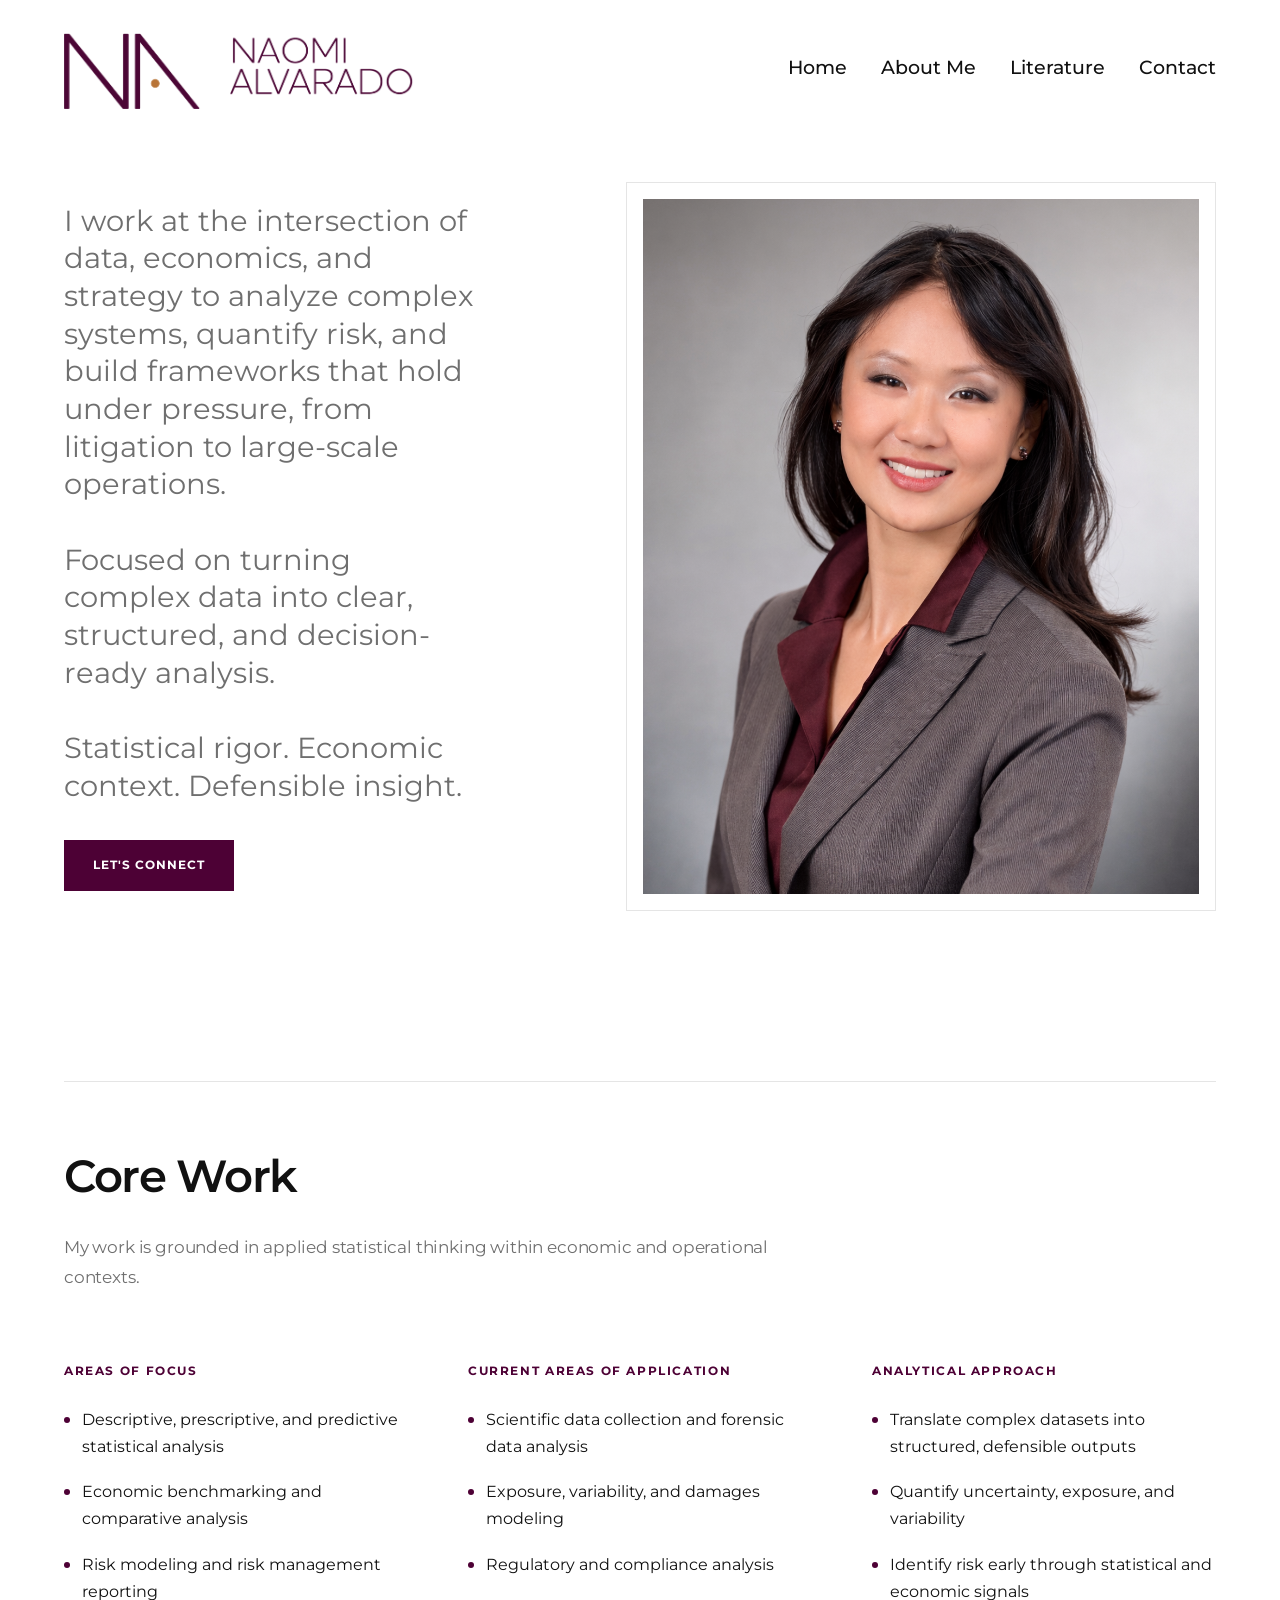
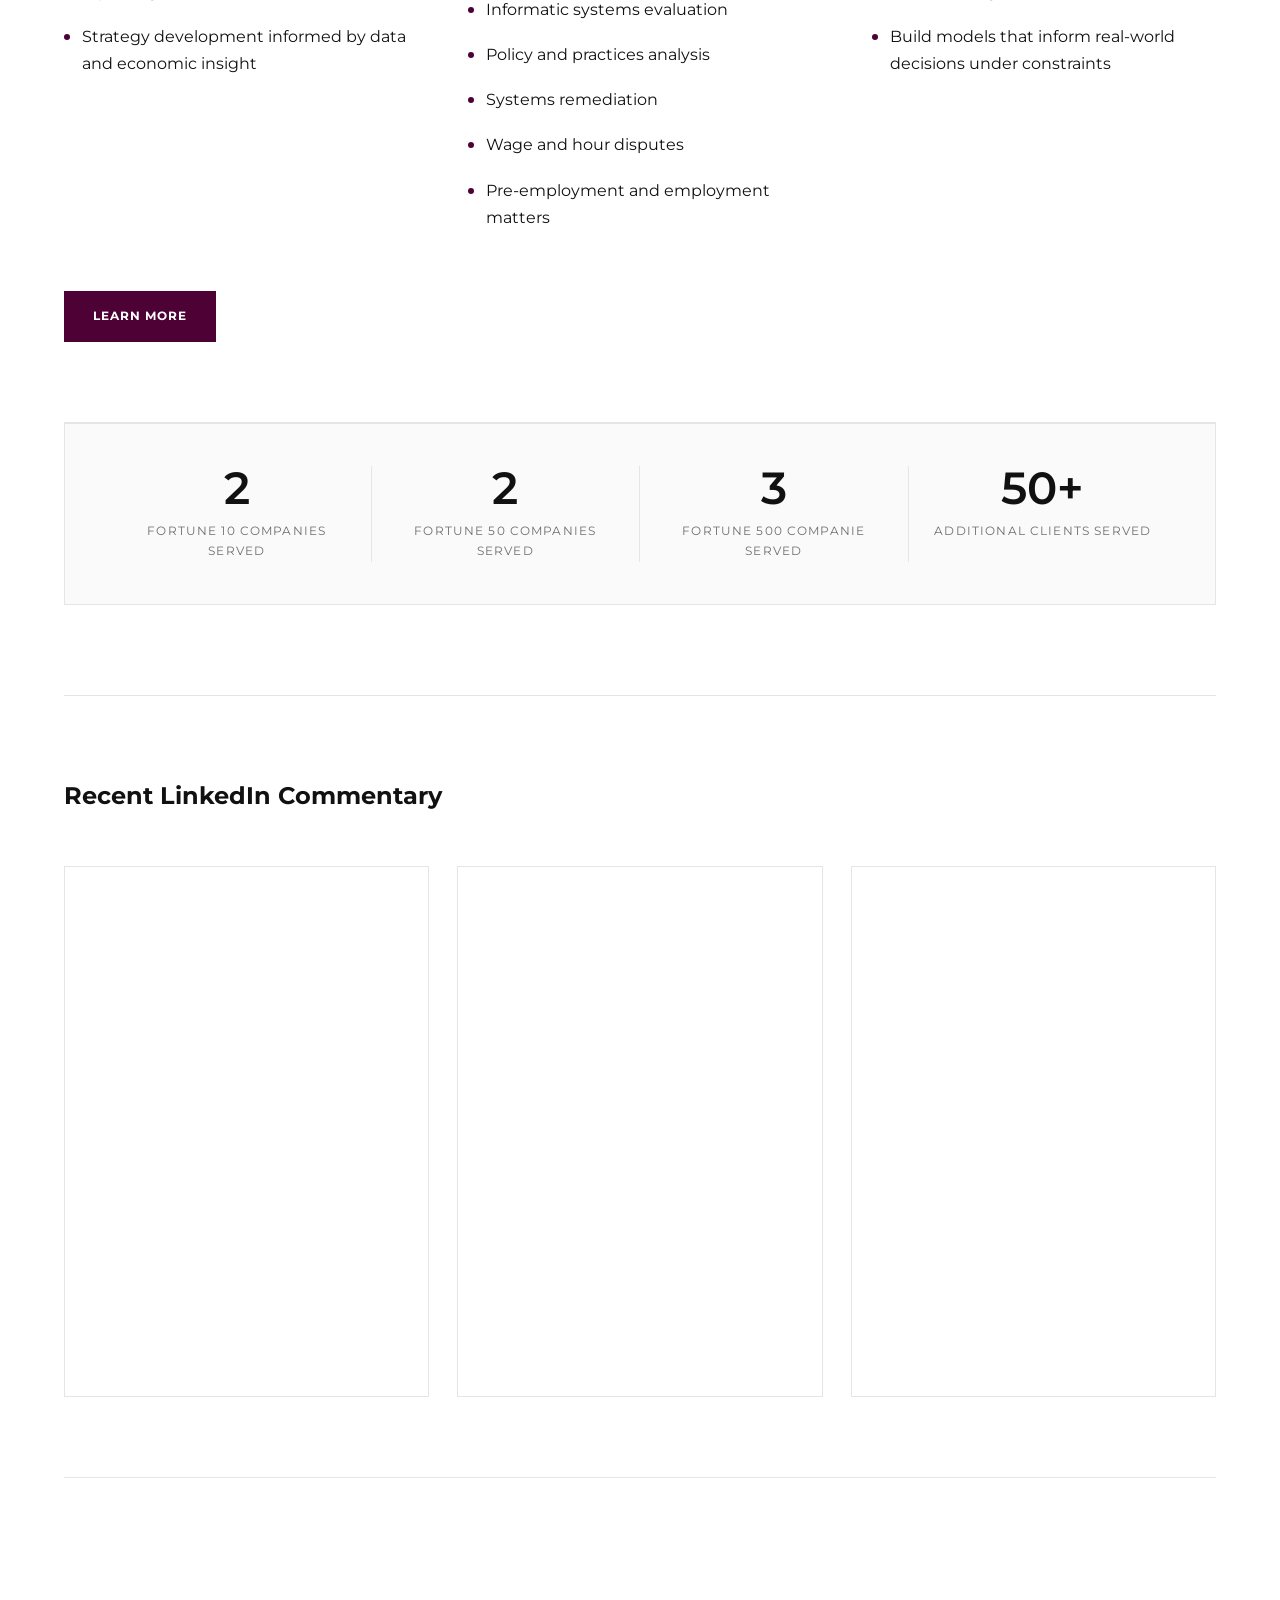
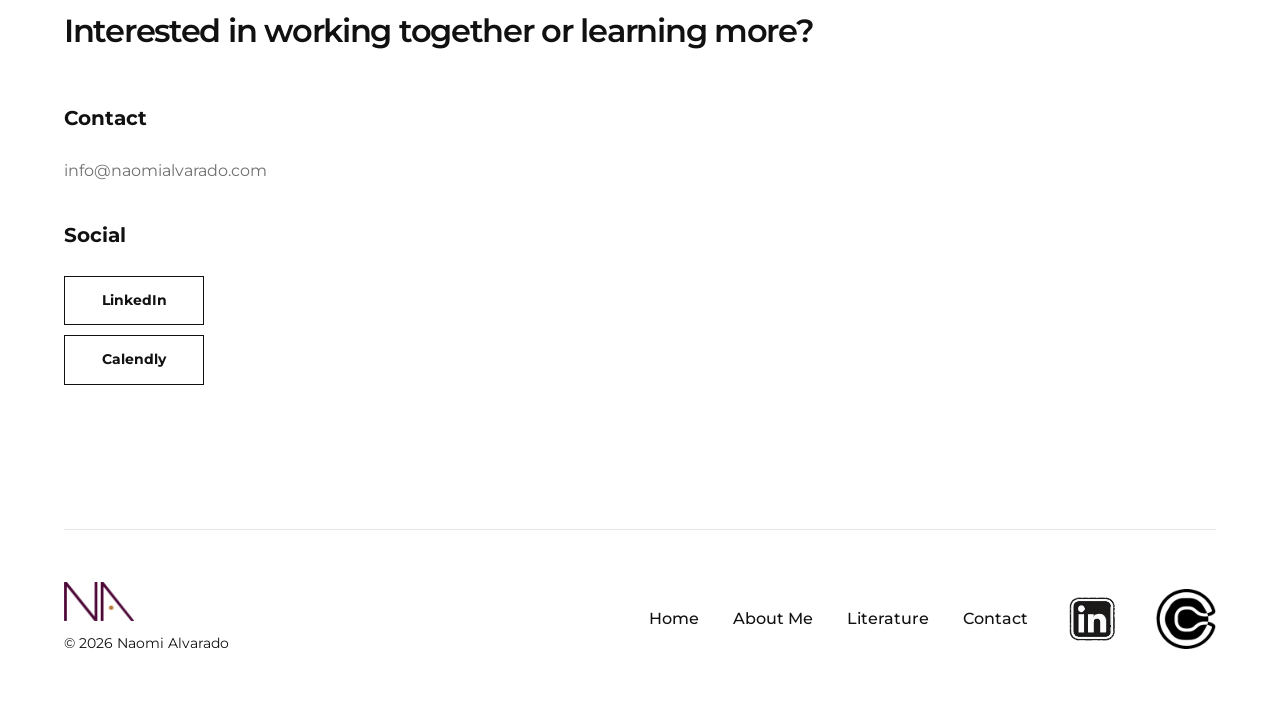
==== index.html @ df55e3ea "pdf note updates" ====
<!DOCTYPE html>
<html lang="en">
<head>
  <meta charset="UTF-8" />
  <meta name="viewport" content="width=device-width, initial-scale=1.0"/>
  <title>Naomi Alvarado | About Me</title>

  <!-- Fonts -->
  <link rel="preconnect" href="https://fonts.googleapis.com">
  <link rel="preconnect" href="https://fonts.gstatic.com" crossorigin>
  <link href="https://fonts.googleapis.com/css2?family=Montserrat:wght@300;400;500;600;700&display=swap" rel="stylesheet">
  <!-- CSS -->
  <link rel="stylesheet" href="style.css" />
</head>

<body>
  <!-- ================================
      NAVIGATION
  ================================ -->
  <header class="site-header">
    <nav class="nav">
      <!-- LOGO -->
      <a href="index.html" class="logo"><img src="images/Naomi-logo-horizontal.png" alt="logo" width="200"></a>

      <!-- NAV LINKS -->
      <div class="nav-links">

        <a href="index.html">Home</a>

        <!-- ABOUT DROPDOWN -->
        <div class="nav-dropdown">
          <a href="about.html">About Me</a>

          <!-- DROPDOWN MENU -->
          <div class="dropdown-menu">
            <a href="about.html#about">About</a>
            <a href="about.html#background">Background</a>
            <a href="about.html#industry-experience">Industry Experience</a>
            <a href="about.html#recent-engagements">Recent Engagements</a>
            <a href="about.html#resume">Resume</a>
          </div>
        </div>

        <!-- LITERATURE -->
        <a href="literature.html">Literature</a>

        <!-- CONTACT -->
        <a href="contact.html">Contact</a>
      </div>
    </nav>
  </header>
<br><br>
  <!-- ================================
      MAIN
  ================================ -->
  <main>

    <!-- ================================
        INTRO (VALUE + IMAGE)
    ================================= -->
    <section class="home-intro page-shell reveal">

      <div class="value-statement">
        <p>
          I work at the intersection of data, economics, and strategy to analyze complex systems, quantify risk, and build frameworks that hold under pressure, from litigation to large-scale operations.
          <br><br>
          Focused on turning complex data into clear, structured, and decision-ready analysis.
          <br><br>
          Statistical rigor. Economic context. Defensible insight. 
        </p>

        <a href="contact.html" class="btn">Let's Connect</a>
      </div>

      <div class="hero-image-frame">
        <img 
          src="images/Headshot.png" 
          alt="Professional headshot placeholder"
        >
      </div>

    </section>

    <!-- ================================
     CORE WORK
================================ -->
<section class="core-work-section page-shell reveal">

  <!-- TOP RULE -->
  <div class="large-rule"></div>

  <!-- SECTION HEADER -->
  <div class="core-work-header">

    <h2>Core Work</h2>

    <p>
      My work is grounded in applied statistical thinking within economic and operational contexts.
    </p>

  </div>

  <!-- 3 COLUMN GRID -->
  <div class="expertise-grid">

    <!-- COLUMN 1 -->
    <div class="expertise-column">

      <p class="expertise-label">
        Areas of Focus
      </p>

      <ul>
        <li>Descriptive, prescriptive, and predictive statistical analysis</li>
        <li>Economic benchmarking and comparative analysis</li>
        <li>Risk modeling and risk management reporting</li>
        <li>Strategy development informed by data and economic insight</li>
      </ul>

    </div>

    <!-- COLUMN 2 -->
    <div class="expertise-column">

      <p class="expertise-label">
        Current Areas of Application
      </p>

      <ul>
        <li>Scientific data collection and forensic data analysis</li>
        <li>Exposure, variability, and damages modeling</li>
        <li>Regulatory and compliance analysis</li>
        <li>Informatic systems evaluation</li>
        <li>Policy and practices analysis</li>
        <li>Systems remediation</li>
        <li>Wage and hour disputes</li>
        <li>Pre-employment and employment matters</li>
      </ul>

    </div>

    <!-- COLUMN 3 -->
    <div class="expertise-column">

      <p class="expertise-label">
        Analytical Approach
      </p>

      <ul>
        <li>Translate complex datasets into structured, defensible outputs</li>
        <li>Quantify uncertainty, exposure, and variability</li>
        <li>Identify risk early through statistical and economic signals</li>
        <li>Build models that inform real-world decisions under constraints</li>
      </ul>

    </div>

  </div>

  <!-- CTA -->
  <div class="core-work-cta">
    <a href="about.html" class="btn">
      Learn More
    </a>
  </div>

  <!-- BOTTOM RULE -->
  <div class="large-rule bottom-rule"></div>

</section>


    <!-- ================================
        METRICS
    ================================= -->
    <section class="metrics page-shell reveal">

      <div class="metric">
        <strong>2</strong>
        <span>Fortune 10 Companies Served</span>
      </div>

      <div class="metric">
        <strong>2</strong>
        <span>Fortune 50 Companies Served</span>
      </div>

      <div class="metric">
        <strong>3</strong>
        <span>Fortune 500 Companie Served</span>
      </div>

      <div class="metric">
        <strong>50+</strong>
        <span>Additional Clients Served</span>
      </div>

    </section>
    <!-- ================================
        LINKEDIN
    ================================= -->
    <section class="linkedin-section page-shell reveal">

      <div class="linkedin-header">
        <h2>Recent LinkedIn Commentary</h2>
      </div>
    
        <div class="linkedin-grid">
          <div class="linkedin-embed-wrap">
            <iframe src="https://www.linkedin.com/embed/feed/update/urn:li:ugcPost:7457105032942084097?collapsed=1" height="628" width="504" frameborder="0" allowfullscreen="" title="Embedded post"></iframe>
          </div>
        
          <div class="linkedin-embed-wrap">
            <iframe src="https://www.linkedin.com/embed/feed/update/urn:li:ugcPost:7455121400094396417?collapsed=1" height="628" width="504" frameborder="0" allowfullscreen="" title="Embedded post"></iframe>
          </div>
        
          <div class="linkedin-embed-wrap">
            <iframe src="https://www.linkedin.com/embed/feed/update/urn:li:share:7440083022118363136?collapsed=1" height="670" width="504" frameborder="0" allowfullscreen="" title="Embedded post"></iframe>
          </div>
    </section>

     <!-- ================================
        CONTACT STRIP
    ================================= -->
    <section class="contact-strip page-shell">
      <h2>Interested in working together or learning more?</h2>
    
      <div class="contact-info">
        <div>
          <p class="label">Contact</p>
          <p>info@naomialvarado.com</p>
        </div>
    
        <div>
          <p class="label">Social</p>
          <a href="https://www.linkedin.com/in/alvaradonaomij">LinkedIn</a><br>
          <a href="contact.html">Calendly</a>
        </div>
      </div>
    </section><br><br>
  </main>

  <!-- FOOTER -->
  <footer class="footer">
    <div class="footer-brand">
      <a href="index.html"><img src="images/Naomi-NA.png" alt="Naomi Alvarado Logo" width="140"></a>
      <p>© 2026 Naomi Alvarado</p>
    </div>
  
    <div class="footer-spacer"></div>
  
    <div class="footer-right">
      <div class="footer-nav">
        <a href="index.html">Home</a>
        <a href="about.html">About Me</a>
        <a href="literature.html">Literature</a>
        <a href="contact.html">Contact</a>

        <a href="https://www.linkedin.com/in/alvaradonaomij" target="_blank" class="footer-social"><img src="images/linkedinlogo.png" alt="LinkedIn" width="70"></a>
        <a href="contact.html" class="footer-social"><img src="images/CALENDLY.webp" alt="LinkedIn" width="40"></a>
      </div>
    </div>
  </footer>

  <!-- ================================
      JS
  ================================ -->
  <script src="script.js"></script>
  <script src="https://identity.netlify.com/v1/netlify-identity-widget.js"></script>

  <script>
    if (window.netlifyIdentity) {
      window.netlifyIdentity.on("init", user => {
        if (!user && window.location.hash.includes("invite_token")) {
          window.netlifyIdentity.open("signup");
        }
      });

      window.netlifyIdentity.on("login", () => {
        if (window.location.pathname.includes("/admin")) {
          document.location.href = "/admin/";
        }
      });
    }
  </script>
</body>
</html>
---- style.css ----
/* ================================
   NAOMI ALVARADO PERSONAL BRAND SITE
   Black / White Consultant Style
   Accent: Purple
   Font: Montserrat
================================ */

/* ================================
   ROOT VARIABLES
================================ */

:root {
  --black: #111111;
  --white: #ffffff;
  --off-white: #fafafa;
  --gray: #6f6f6f;
  --light-gray: #f4f4f4;
  --border: #e5e5e5;
  --accent: #4D0135;

  --heading-font: "Montserrat", sans-serif;
  --body-font: "Montserrat", sans-serif;

  --page-margin: clamp(24px, 5vw, 72px);
  --max-width: 1180px;
}

/* ================================
   RESET / GLOBAL
================================ */

* {
  box-sizing: border-box;
  margin: 0;
  padding: 0;
}

html {
  scroll-behavior: smooth;
}

body {
  background: var(--white);
  color: var(--black);
  font-family: var(--body-font);
  line-height: 1.7;
}

a {
  color: inherit;
  text-decoration: none;
}

img {
  display: block;
  max-width: 100%;
}

.page-shell {
  width: min(var(--max-width), calc(100% - (var(--page-margin) * 2)));
  margin: 0 auto;
}

/* ================================
   NAVIGATION
================================ */

.site-header {
  padding: 32px var(--page-margin) 0;
  background: var(--white);
}

.nav {
  width: min(var(--max-width), 100%);
  margin: 0 auto;
  display: grid;
  grid-template-columns: auto 1fr;
  align-items: center;
  gap: 32px;
}

.logo {
  display: inline-flex;
  align-items: center;
  font-family: var(--heading-font);
  color: var(--black);
  font-size: 2.4rem;
  font-weight: 700;
  letter-spacing: -0.05em;
}

.logo img {
  width: 350px;
  max-width: 100%;
  height: auto;
}

.nav-links {
  display: flex;
  justify-content: flex-end;
  align-items: center;
  gap: 34px;
  font-size: 0.78rem;
  font-weight: 500;
}

.nav-links a {
  position: relative;
  padding-bottom: 6px;
  border-bottom: 1px solid transparent;
  font-size: 1.20rem;
  transition: 0.28s ease;
  line-height: 1;
}

.nav-link > a, .nav-dropdown {
  display: flex;
  align-items: center;
}

.nav-dropdown > a {
  display: flex;
  align-items: center;
  line-height: 1;
}

.nav-links a::after {
  content: "";
  position: absolute;
  left: 0;
  bottom: -2px;
  width: 0;
  height: 1px;
  background: var(--accent);
  transition: width 0.28s ease;
}

.nav-links a:hover,
.nav-links a.active {
  color: var(--accent);
}

.nav-links a:hover::after,
.nav-links a.active::after {
  width: 100%;
}

.nav-dropdown {
  position: relative;
}

.dropdown-menu {
  position: absolute;
  top: 100%;
  left: 0;
  min-width: 220px;
  background: var(--white);
  border: 1px solid var(--border);
  padding: 14px 0;
  opacity: 0;
  visibility: hidden;
  transform: translateY(10px);
  transition: 0.25s ease;
  z-index: 999;
}

.nav-dropdown:hover .dropdown-menu {
  opacity: 1;
  visibility: visible;
  transform: translateY(0);
}

.dropdown-menu a {
  display: block;
  padding: 10px 18px;
  color: var(--black);
  font-size: .78rem;
  white-space: nowrap;
}

.dropdown-menu a:hover {
  color: var(--accent);
  background: var(--off-white);
}

/* ================================
   BUTTONS / DETAILS
================================ */

.btn {
  display: inline-flex;
  background: var(--accent);
  color: var(--white);
  padding: 14px 28px;
  font-size: 0.76rem;
  font-weight: 700;
  letter-spacing: 0.08em;
  text-transform: uppercase;
  border: 1px solid var(--accent);
  cursor: pointer;
  transition: 0.28s ease;
}

.btn:hover {
  background: var(--black);
  border-color: var(--black);
  transform: translateY(-2px);
  box-shadow: 0 10px 28px rgba(17, 17, 17, 0.12);
}

.small-rule,
.title-line,
.page-title::after {
  content: "";
  display: block;
  width: 52px;
  height: 2px;
  background: var(--accent);
  margin-top: 18px;
}

.large-rule {
  width: 100%;
  height: 1px;
  background: var(--border);
  margin-bottom: 56px;
}

.ornament {
  display: none;
}

/* ================================
   HOME PAGE
================================ */

.home-title {
  padding: 86px 0 18px;
}

.home-title h1 {
  font-family: var(--heading-font);
  font-size: clamp(3rem, 6vw, 5rem);
  line-height: 0.96;
  color: var(--black);
  font-weight: 600;
  letter-spacing: -0.04em;
}

.home-intro {
  padding: 18px 0 80px;
  display: grid;
  grid-template-columns: 0.8fr 1fr;
  align-items: center;
  gap: 90px;
}

.value-statement p {
  max-width: 410px;
  font-size: clamp(1.2rem, 2.3vw, 1.85rem);
  font-weight: 400;
  line-height: 1.28;
  margin-bottom: 36px;
  color: var(--gray);
}

.hero-image-frame {
  width: 100%;
  overflow: hidden;
  border: 1px solid var(--border);
  padding: 16px;
  background: var(--white);
  transition: transform 0.45s ease, box-shadow 0.45s ease;
}

.hero-image-frame:hover {
  transform: translateY(-6px);
  box-shadow: 0 24px 70px rgba(17, 17, 17, 0.1);
}

.hero-image-frame img {
  width: 100%;
  aspect-ratio: 4 / 5;
  object-fit: cover;
  object-position: center 15%;
}

/* ================================
   EDITORIAL SECTIONS
================================ */

.center-section {
  padding: 42px 0 86px;
  text-align: center;
}

.center-section h2,
.editorial-section h2 {
  font-family: var(--heading-font);
  font-size: clamp(2rem, 3.5vw, 3rem);
  color: var(--black);
  font-weight: 600;
  margin-bottom: 20px;
  letter-spacing: -0.03em;
}

.center-section p,
.editorial-section p {
  max-width: 720px;
  margin: 0 auto;
  font-size: 1rem;
  color: var(--gray);
}

.editorial-section {
  padding: 34px 0 84px;
  text-align: center;
}

.editorial-section p + p {
  margin-top: 22px;
}

/* ================================
   CORE WORK / EXPERTISE
================================ */

.core-work-section {
  padding: 90px 0 0;
}

.core-work-header {
  max-width: 900px;
  margin-bottom: 70px;
}

.core-work-header h2 {
  font-family: var(--heading-font);
  font-size: clamp(2rem, 3.5vw, 3rem);
  color: var(--black);
  font-weight: 600;
  letter-spacing: -0.03em;
  margin-bottom: 18px;
}

.core-work-header p {
  color: var(--gray);
  font-size: 1.05rem;
  line-height: 1.8;
  max-width: 780px;
  letter-spacing: -0.01em;
}

.core-work-cta {
  margin-top: 60px;
  display: flex;
  justify-content: flex-start;
}

.bottom-rule {
  margin-top: 80px;
  margin-bottom: 0;
}

.expertise-grid {
  display: grid;
  grid-template-columns: repeat(3, 1fr);
  gap: 60px;
  padding: 0;
  border: none;
}

.expertise-column {
  display: flex;
  flex-direction: column;
}

.expertise-label {
  color: var(--accent);
  font-size: 0.72rem;
  font-weight: 700;
  letter-spacing: 0.14em;
  text-transform: uppercase;
  margin-bottom: 24px;
}

.expertise-column ul {
  display: flex;
  flex-direction: column;
  gap: 18px;
}

.expertise-column li {
  color: var(--black);
  font-size: 1rem;
  line-height: 1.7;
  padding-left: 18px;
  position: relative;
  list-style: none;
}

.expertise-column li::before {
  content: "";
  position: absolute;
  left: 0;
  top: 11px;
  width: 6px;
  height: 6px;
  background: var(--accent);
  border-radius: 50%;
}

/* ================================
   METRICS BAR
================================ */

.metrics {
  margin-bottom: 90px;
  padding: 42px 38px;
  background: var(--off-white);
  border: 1px solid var(--border);
  display: grid;
  grid-template-columns: repeat(4, 1fr);
}

.metric {
  text-align: center;
  padding: 0 24px;
  border-right: 1px solid var(--border);
  transition: 0.28s ease;
}

.metric:last-child {
  border-right: none;
}

.metric:hover {
  background: var(--white);
}

.metric strong {
  display: block;
  font-family: var(--heading-font);
  color: var(--black);
  font-size: 2.8rem;
  font-weight: 600;
  line-height: 1;
  margin-bottom: 12px;
  transition: 0.28s ease;
}

.metric:hover strong {
  color: var(--accent);
}

.metric span {
  display: block;
  color: var(--gray);
  font-size: 0.72rem;
  letter-spacing: 0.1em;
  text-transform: uppercase;
}

/* ================================
   LINKEDIN SECTION
================================ */

.linkedin-section {
  padding: 80px 0;
  border-top: 1px solid var(--border);
  overflow: hidden;
}

.linkedin-header {
  max-width: 620px;
  margin-bottom: 50px;
}

.linkedin-header h2 {
  margin-bottom: 16px;
}

.linkedin-header p {
  color: var(--gray);
}

.linkedin-grid {
  width: 100%;
  max-width: 100%;
  display: grid;
  grid-template-columns: repeat(3, minmax(0, 1fr));
  gap: 28px;
  margin-top: 50px;
}

.linkedin-embed-wrap {
  width: 100%;
  max-width: 100%;
  min-width: 0;
  overflow: hidden;
  border: 1px solid var(--border);
  background: var(--white);
}

.linkedin-embed-wrap iframe {
  width: 100% !important;
  max-width: 100% !important;
  height: 520px !important;
  border: none !important;
}

/* ================================
   INNER PAGES
================================ */

.inner-page {
  padding: 78px 0 90px;
}

.page-title {
  max-width: 600px;
  margin-bottom: 70px;
}

.page-title h1 {
  font-family: var(--heading-font);
  font-size: clamp(2.6rem, 5vw, 4rem);
  color: var(--black);
  font-weight: 600;
  line-height: 0.98;
  letter-spacing: -0.04em;
}

.page-title p {
  margin-top: 22px;
  color: var(--gray);
  max-width: 540px;
}

/* ================================
   ABOUT PAGE
================================ */

.about-columns {
  display: grid;
  grid-template-columns: repeat(2, minmax(0, 1fr));
  gap: 80px;
  margin-top: 46px;
}

.about-columns.three-column {
  grid-template-columns: repeat(3, minmax(0, 1fr));
  gap: 60px;
}

.about-column .about-list {
  margin-top: 0;
}

.about-column {
  display: flex;
  flex-direction: column;
}

.about-column h3 {
  margin-bottom: 22px;
}

.about-panel {
  border-top: 1px solid var(--border);
  transition: 0.35s ease;
}

.about-panel:last-child {
  border-bottom: none;
}

.about-panel-inner {
  padding: 76px 0;
  max-width: 980px;
  transition: transform 0.35s ease;
}

.about-panel:hover {
  background: var(--off-white);
}

.about-panel:hover .about-panel-inner {
  transform: translateX(12px);
}

.about-panel h2 {
  font-size: clamp(2rem, 4vw, 3rem);
  margin-bottom: 30px;
}

.about-panel h3 {
  color: var(--black);
  font-size: 0.82rem;
  font-weight: 700;
  letter-spacing: 0.12em;
  text-transform: uppercase;
  margin: 38px 0 16px;
}

.about-panel p {
  color: var(--gray);
  line-height: 1.9;
  max-width: 760px;
  margin-bottom: 22px;
}

.about-list {
  display: grid;
  gap: 12px;
  margin-top: 14px;
}

.about-list.two-column {
  grid-template-columns: repeat(2, minmax(0, 1fr));
  column-gap: 54px;
  row-gap: 12px;
}

.about-list li {
  list-style: none;
  color: var(--gray);
  line-height: 1.7;
  padding-left: 22px;
  position: relative;
}

.about-list li::before {
  content: "";
  position: absolute;
  left: 0;
  top: 11px;
  width: 6px;
  height: 6px;
  background: var(--accent);
  border-radius: 50%;
}

.about-group {
  margin-top: 42px;
  display: grid;
  grid-template-columns: 220px 1fr;
  gap: 48px;
  align-items: start;
  border-top: 1px solid var(--border);
}

.about-group:first-of-type {
  margin-top: 28px;
}

/* Resume */
.resume-role {
  display: grid;
  grid-template-columns: 180px 1fr;
  gap: 50px;
  padding: 38px 0;
  border-top: 1px solid var(--border);
}

.resume-meta span {
  color: var(--accent);
  font-size: 0.78rem;
  font-weight: 700;
  letter-spacing: 0.12em;
  text-transform: uppercase;
}

.resume-content h3 {
  margin: 0 0 18px;
}


/* ================================
   LEGACY BACKGROUND PAGE
================================ */

.background-list {
  border-top: 1px solid var(--border);
}

.background-row {
  display: grid;
  grid-template-columns: 260px 1fr;
  gap: 70px;
  padding: 42px 0;
  border-bottom: 1px solid var(--border);
  transition: 0.28s ease;
}

.background-row:hover {
  background: var(--off-white);
  padding-left: 18px;
}

.background-row h2 {
  color: var(--accent);
  font-size: 0.8rem;
  letter-spacing: 0.14em;
  text-transform: uppercase;
  font-weight: 700;
}

.background-content {
  display: grid;
  gap: 26px;
}

.background-content h3 {
  font-family: var(--heading-font);
  color: var(--black);
  font-size: 1.2rem;
  font-weight: 600;
}

.background-content p {
  color: var(--gray);
  max-width: 680px;
}

/* ================================
   LITERATURE PAGE
================================ */

.literature-intro {
  max-width: 760px;
  margin: -30px 0 70px;
  padding-bottom: 50px;
  border-bottom: 1px solid var(--border);
}

.literature-intro p {
  color: var(--black);
  font-size: 1.15rem;
  line-height: 1.8;
  margin-bottom: 26px;
}

.literature-intro ul {
  display: flex;
  flex-direction: column;
  gap: 16px;
}

.literature-intro li {
  list-style: none;
  position: relative;
  padding-left: 22px;
  color: var(--gray);
  line-height: 1.7;
}

.literature-intro li::before {
  content: "";
  position: absolute;
  left: 0;
  top: 11px;
  width: 7px;
  height: 7px;
  background: var(--accent);
  border-radius: 50%;
}

.literature-list {
  border-top: none;
}

.literature-item {
  display: grid;
  grid-template-columns: 180px 1fr;
  gap: 60px;
  padding: 30px 0;
  border-bottom: 1px solid var(--border);
  transition: 0.28s ease;
}

.literature-item:hover {
  padding-left: 18px;
  background: var(--off-white);
}

.literature-date {
  color: var(--accent);
  font-size: 0.76rem;
  font-weight: 700;
  letter-spacing: 0.12em;
  text-transform: uppercase;
}

.literature-item h2 {
  font-family: var(--heading-font);
  color: var(--black);
  font-size: 1.35rem;
  font-weight: 600;
  margin-bottom: 8px;
  transition: 0.28s ease;
}

.literature-item:hover h2 {
  color: var(--accent);
}

.literature-item p {
  color: var(--gray);
  max-width: 700px;
}

.literature-content {
  display: flex;
  flex-direction: column;
}

.literature-link {
  margin-top: 18px;
  width: fit-content;
  color: var(--accent);
  font-size: 0.82rem;
  font-weight: 700;
  letter-spacing: 0.08em;
  text-transform: uppercase;
  transition: 0.28s ease;
}

.literature-link:hover {
  transform: translateX(4px);
  color: var(--black);
}

.literature-card-grid {
  display: grid;
  grid-template-columns: repeat(3, 1fr);
  gap: 28px;
}

.literature-card {
  border: 1px solid var(--border);
  background: var(--white);
  transition: 0.28s ease;
}

.literature-card:hover {
  transform: translateY(-4px);
  box-shadow: 0 18px 50px rgba(17, 17, 17, 0.08);
}

.literature-card img {
  width: 100%;
  height: 220px;
  object-fit: cover;
}

.literature-card-content {
  padding: 24px;
}

.literature-card-content h2 {
  font-size: 1.2rem;
  margin-bottom: 10px;
}

.literature-card-content p {
  color: var(--gray);
}

.empty-state {
  padding: 90px 0 120px;
}

.empty-state h2 {
  font-family: var(--heading-font);
  font-size: clamp(2.6rem, 5vw, 4rem);
  font-weight: 600;
  letter-spacing: -0.04em;
  line-height: 1.05;
  color: var(--black);
}

.empty-state p {
  color: var(--gray);
  max-width: 620px;
}

/* ================================
   ENGAGEMENTS / TIMELINE
================================ */

.engagements-list {
  border-top: 1px solid var(--border);
}

.engagement-month {
  border-bottom: 1px solid var(--border);
}

.engagement-month:last-child {
  border-bottom: none;
}

.engagement-month summary {
  list-style: none;
  cursor: pointer;
  padding: 28px 0;
  display: flex;
  justify-content: space-between;
  align-items: center;
  color: var(--black);
  font-weight: 700;
  letter-spacing: 0.1em;
  text-transform: uppercase;
  transition: 0.28s ease;
}

.engagement-month summary::-webkit-details-marker {
  display: none;
}

.engagement-month summary:hover {
  color: var(--accent);
  padding-left: 12px;
}

.engagement-month summary span:last-child {
  color: var(--accent);
  font-size: 1.4rem;
  transition: 0.28s ease;
}

.engagement-month[open] summary span:last-child {
  transform: rotate(45deg);
}

.engagement-content {
  position: relative;
  padding: 46px 0 42px 120px;
  border-left: 1px solid var(--border);
  margin-left: 20px;
}

.engagement-entry {
  position: relative;
  padding: 0 0 70px 34px;


}

.engagement-entry:last-child {
  padding-bottom: 0;
}

.engagement-entry::before {
  content: "";
  position: absolute;
  left: -73px;
  top: 9px;
  width: 12px;
  height: 12px;
  background: var(--accent);
  border-radius: 50%;
}

.engagement-category {
  color: var(--accent);
  font-size: 0.72rem;
  font-weight: 700;
  letter-spacing: 0.14em;
  text-transform: uppercase;
  margin-bottom: 14px;
}

.engagement-entry h3 {
  font-family: var(--heading-font);
  color: var(--black);
  font-size: clamp(1.1rem, 2vw, 1.45rem);
  font-weight: 700;
  letter-spacing: 0;
  line-height: 1.55;
  text-transform: none;
  margin-bottom: 16px;
}

.engagement-meta {
  display: flex;
  flex-wrap: wrap;
  gap: 10px 18px;
  color: var(--gray);
}

.engagement-meta span {
  position: relative;
  color: var(--gray);
}

.engagement-meta span:not(:last-child)::after {
  content: "•";
  position: absolute;
  right: -12px;
  color: var(--accent);
}

/* ================================
   CONTACT PAGE / CALENDLY
================================ */
.contact-page .page-title {
  margin-bottom: 54px;
}

.contact-page .contact-info p {
  font-size: 1.12rem;
  line-height: 1.9;
  max-width: 520px;
}

.contact-page .contact-info a {
  font-size: 1rem;
  font-weight: 600;
}

.contact-grid {
  display: grid;
  grid-template-columns: 0.85fr 1.15fr;
  gap: 90px;
  align-items: start;
}


.contact-info p {
  color: var(--gray);
  max-width: 420px;
  margin: 22px 0 34px;
}

.contact-detail {
  margin-bottom: 18px;
  font-size: 1.08rem;
}

.contact-detail strong {
  display: block;
  color: var(--accent);
  font-size: 1.1rem;
  letter-spacing: 0.12em;
  text-transform: uppercase;
  margin-bottom: 4px;
}

.calendly-wrap {
  width: 100%;
  background: var(--white);
  border: 1px solid var(--border);
  padding: 16px;
}

.calendly-inline-widget {
  width: 100%;
}

.quote {
  margin-top: 70px;
  padding-top: 46px;
  border-top: 1px solid var(--border);
  text-align: center;
  font-family: var(--heading-font);
  color: var(--black);
  font-size: 1.4rem;
  font-weight: 500;
}

/* ================================
   CONTACT STRIP
================================ */

.contact-strip {
  width: min(var(--max-width), calc(100% - (var(--page-margin) * 2)));
  margin-left: auto;
  margin-right: auto;
  padding: 100px 0 90px;
  border-top: 1px solid var(--border);
}

.contact-strip h2 {
  font-family: var(--heading-font);
  margin-bottom: 54px;
  font-weight: 600;
  font-size: 2rem;
  line-height: 1.05;
  letter-spacing: -0.04em;
  margin-top: 36px;
}

.contact-strip .contact-info {
  margin-top: 42px;
}

.contact-strip .contact-info a {
  display: inline-flex;
  align-items: center;
  justify-content: center;
  width: fit-content;
  min-width: 140px;
  margin: 10px 12px 0 0;
  padding: 12px 22px;
  border: 1px solid var(--black);
  color: var(--black);
  font-weight: 700;
  font-size: 0.85rem;
  transition: 0.28s ease;
}

.contact-strip .contact-info a:hover {
  background: var(--black);
  color: var(--white);
}

.contact-strip-content {
  max-width: 1000px;
  margin: 0;
}

.contact-strip .label {
  font-weight: 700;
  font-size: 1.25rem;
  color: var(--black);
  margin-bottom: 14px;
}

.contact-strip p,
.contact-strip a {
  color: var(--gray);
}

.contact-strip a:hover {
  color: var(--accent);
}

.contact-strip .contact-link {
  color: var(--accent);
  font-weight: 700;
  white-space: nowrap;
}

.contact-strip-grid {
  display: grid;
  grid-template-columns: 1fr 1fr auto;
  gap: 70px;
  align-items: end;
}

/* ================================
   POST DETAIL PAGE
================================ */

.post-detail {
  max-width: 850px;
  margin: 0 auto;
}

.post-hero-image {
  width: 100%;
  max-height: 520px;
  object-fit: cover;
  margin-bottom: 48px;
  border: 1px solid var(--border);
}

.post-content {
  margin-top: 40px;
}

.post-content p {
  margin-bottom: 24px;
  color: var(--gray);
  line-height: 1.9;
  font-size: 1rem;
}

.text-link {
  display: inline-block;
  margin-top: 40px;
  color: var(--accent);
  font-weight: 700;
}

/* ================================
   FOOTER
================================ */

.footer {
  width: min(var(--max-width), calc(100% - (var(--page-margin) * 2)));
  margin: 0 auto;
  padding: 52px 0;
  display: grid;
  grid-template-columns: auto 1fr auto;
  align-items: center;
  gap: 32px;
  background: var(--white);
  color: var(--black);
  border-top: 1px solid var(--border);
}

.footer-brand {
  display: flex;
  flex-direction: column;
  align-items: flex-start;
}

.footer-brand img {
  width: 70px;
  height: auto;
  margin-bottom: 10px;
}

.footer-brand p {
  margin: 0;
  font-size: 0.9rem;
  color: var(--black);
}

.footer-right {
  display: flex;
  align-items: center;
}

.footer-nav {
  display: flex;
  align-items: center;
  gap: 34px;
}

.footer-nav a {
  margin: 0;
  color: var(--black);
  font-size: 1rem;
  font-weight: 500;
}

.footer-nav a:hover {
  color: var(--accent);
}

.footer-social {
  display: flex;
  margin-left: 12px;
  align-items: center;
}

.footer-social a {
  margin: 0;
}

.footer-social img {
  width: 60px;
  height: auto;
  display: block;
}

/* ================================
   ANIMATIONS
================================ */

main {
  animation: fadeUp 0.7s ease both;
}

@keyframes fadeUp {
  from {
    opacity: 0;
    transform: translateY(14px);
  }

  to {
    opacity: 1;
    transform: translateY(0);
  }
}

.home-title h1,
.page-title h1 {
  opacity: 0;
  transform: translateY(20px);
  animation: titleReveal 0.8s ease forwards;
}

@keyframes titleReveal {
  to {
    opacity: 1;
    transform: translateY(0);
  }
}

.title-line,
.page-title::after {
  width: 0;
  animation: lineDraw 0.6s ease forwards;
  animation-delay: 0.3s;
}

@keyframes lineDraw {
  to {
    width: 52px;
  }
}

.reveal {
  opacity: 0;
  transform: translateY(22px);
  transition: opacity 0.7s ease, transform 0.7s ease;
}

.reveal.active {
  opacity: 1;
  transform: translateY(0);
}

/* ================================
   RESPONSIVE
================================ */

@media (max-width: 1100px) {
  .linkedin-grid {
    grid-template-columns: repeat(2, minmax(0, 1fr));
  }

  .linkedin-grid > :last-child:nth-child(odd) {
    grid-column: 1 / -1;
    justify-self: center;
    width: min(100%, 420px);
  }
}

@media (max-width: 900px) {
  .nav {
    grid-template-columns: 1fr;
    justify-items: start;
  }

  .logo img {
    width: 250px;
    max-width: 100%;
    height: auto;
  }

  .nav-links {
    flex-wrap: wrap;
    justify-content: flex-start;
    gap: 18px;
  }

  .home-intro,
  .background-row,
  .literature-item,
  .contact-grid,
  .contact-strip-grid {
    grid-template-columns: 1fr;
    gap: 40px;
  }

  .hero-image-frame img {
    aspect-ratio: 4 / 5;
  }

  .metrics {
    grid-template-columns: repeat(2, 1fr);
    gap: 28px 0;
  }

  .metric:nth-child(2) {
    border-right: none;
  }

  .metric:nth-child(1),
  .metric:nth-child(2) {
    padding-bottom: 28px;
    border-bottom: 1px solid var(--border);
  }

  .metric:nth-child(3),
  .metric:nth-child(4) {
    padding-top: 28px;
  }

  .expertise-grid,
  .literature-card-grid {
    grid-template-columns: 1fr;
    gap: 40px;
  }

  .about-columns,
  .about-list.two-column,
  .resume-role {
    grid-template-columns: 1fr;
  }

  .about-panel:hover .about-panel-inner {
    transform: none;
  }

  .about-columns,
.about-columns.three-column {
  grid-template-columns: 1fr;
  gap: 44px;
}
}

@media (max-width: 800px) {
  .linkedin-grid {
    grid-template-columns: 1fr;
  }

  .linkedin-grid > :last-child:nth-child(odd) {
    grid-column: auto;
    width: 100%;
  }

  .linkedin-embed-wrap {
    width: 100%;
    max-width: 520px;
    margin: 0 auto;
  }

  .linkedin-embed-wrap iframe {
    width: 100% !important;
    max-width: 100% !important;
    height: 620px !important;
  }

  .footer {
    grid-template-columns: 1fr;
    gap: 36px;
    text-align: left;
    padding: 44px 0;
  }

  .footer-brand,
  .footer-right {
    grid-column: auto;
    align-items: flex-start;
  }

  .footer-nav {
    justify-content: flex-start;
    flex-wrap: wrap;
    gap: 24px;
  }

  .footer-social {
    justify-content: flex-start;
  }

  .about-group {
    grid-template-columns: 1fr;
    gap: 16px;
  }
}

@media (max-width: 600px) {
  .home-title {
    padding-top: 58px;
  }

  .home-title h1,
  .page-title h1 {
    font-size: 3rem;
  }

  .metrics {
    grid-template-columns: 1fr;
  }

  .metric {
    border-right: none;
    border-bottom: 1px solid var(--border);
    padding: 24px 0;
  }

  .metric:last-child {
    border-bottom: none;
  }

  .engagement-content {
    padding-left: 80px;
  }

  .engagement-content::after {
    left: 36px;
  }

  .engagement-entry::before {
    left: -55px;
  }

  .footer-nav {
    flex-direction: column;
    align-items: flex-start;
  }
}
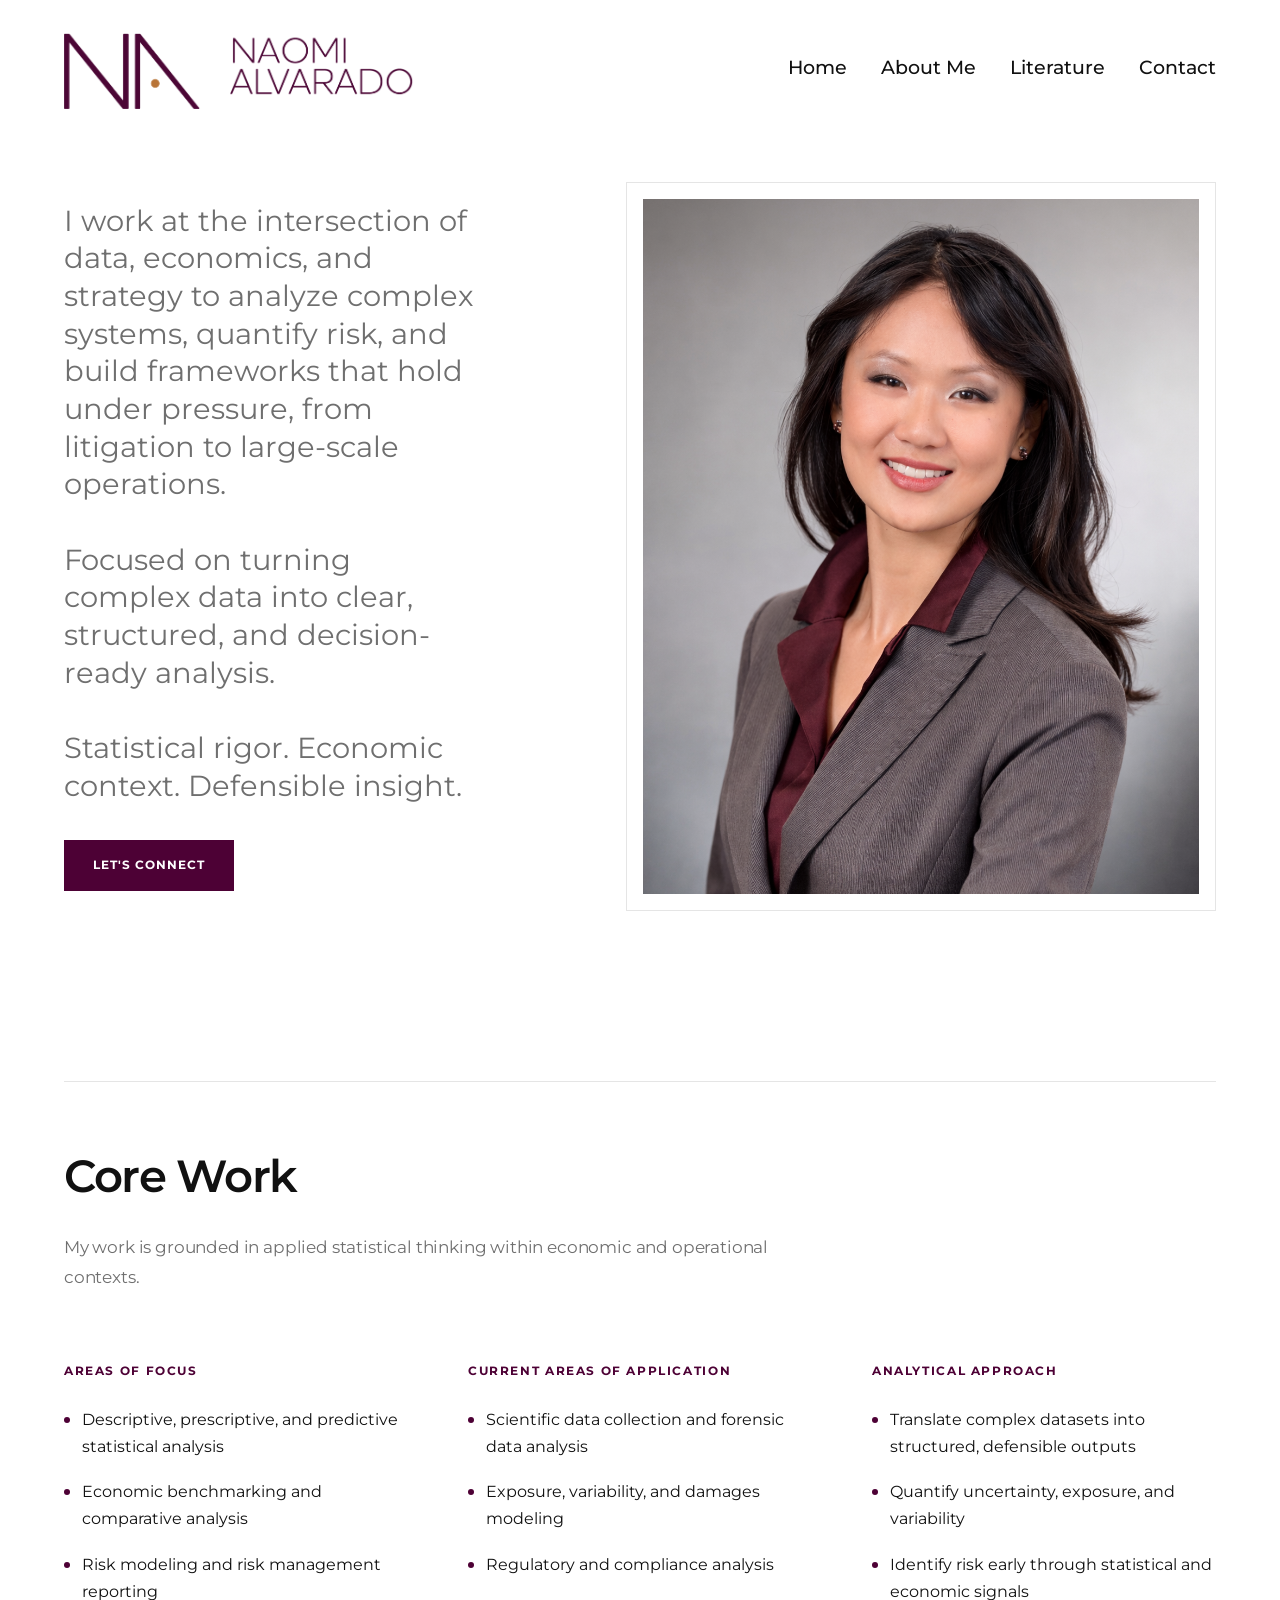
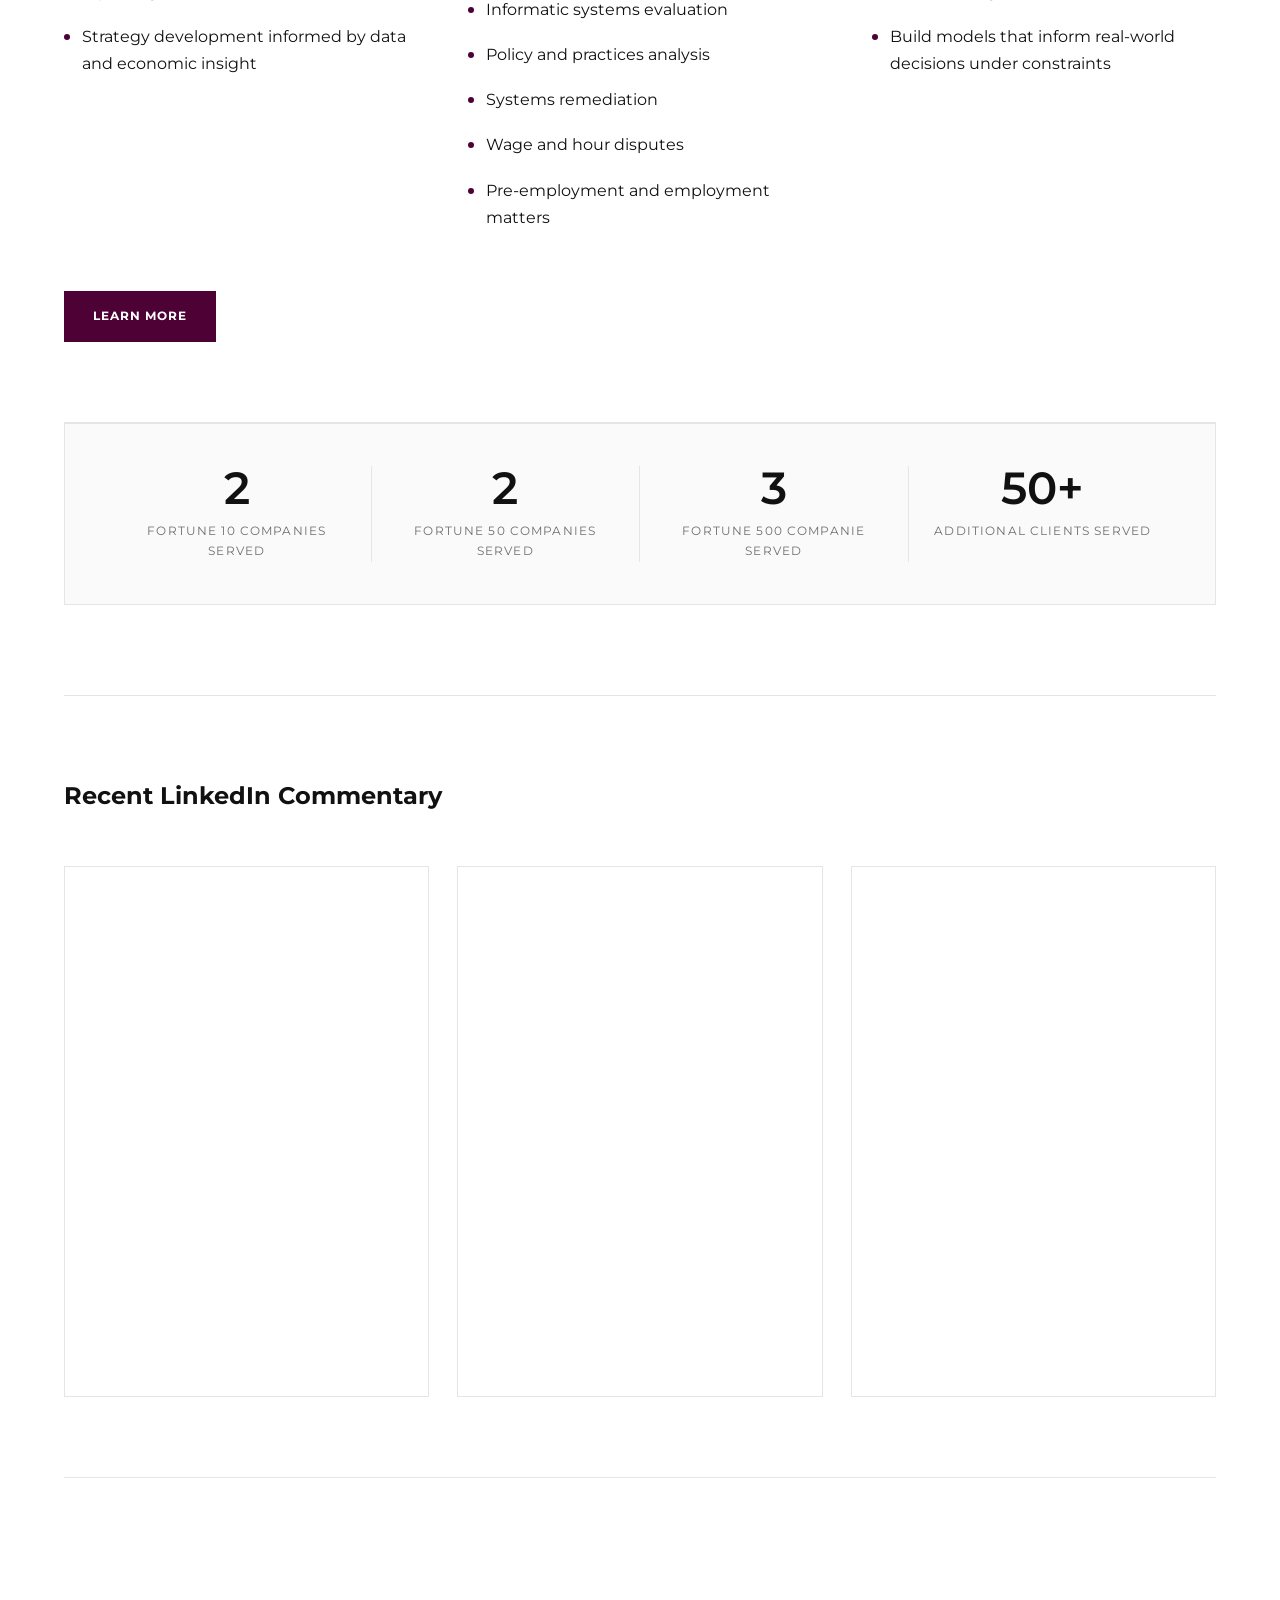
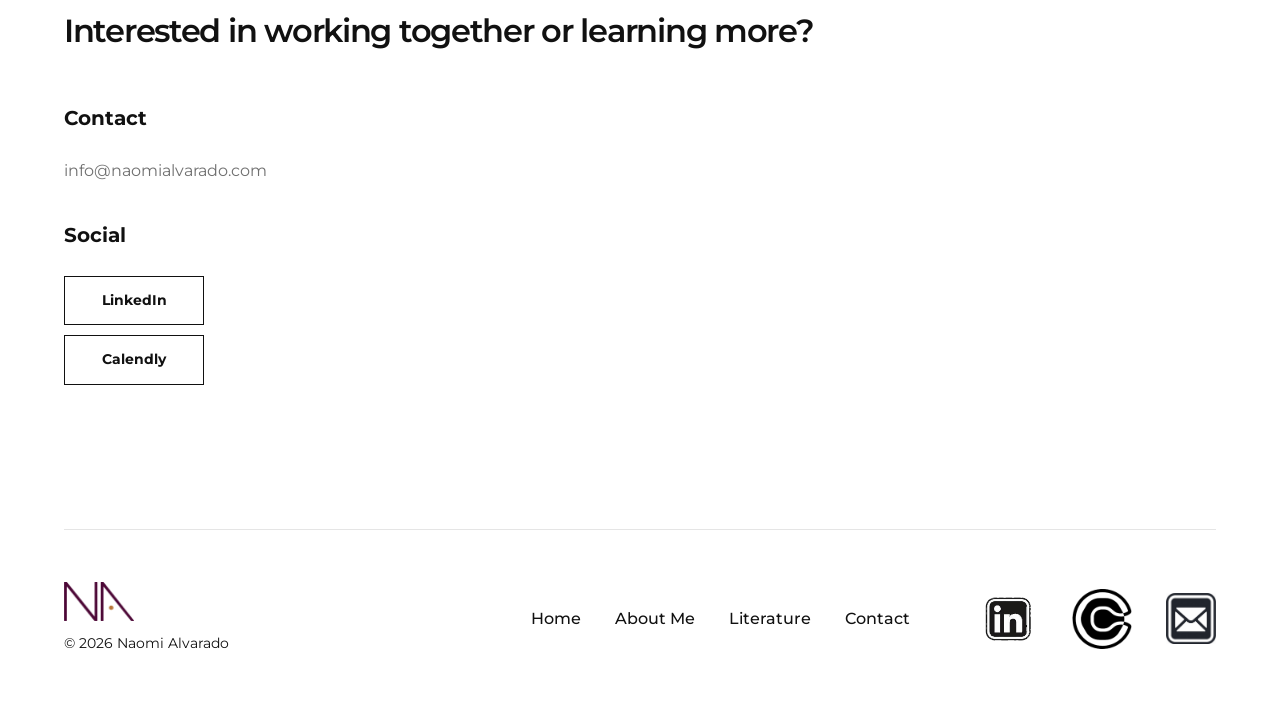
==== commit 485e14ef: "added email icon" ====
--- a/index.html
+++ b/index.html
@@ -254,10 +254,11 @@
         <a href="index.html">Home</a>
         <a href="about.html">About Me</a>
         <a href="literature.html">Literature</a>
-        <a href="contact.html">Contact</a>
-
-        <a href="https://www.linkedin.com/in/alvaradonaomij" target="_blank" class="footer-social"><img src="images/linkedinlogo.png" alt="LinkedIn" width="70"></a>
-        <a href="contact.html" class="footer-social"><img src="images/CALENDLY.webp" alt="LinkedIn" width="40"></a>
+        <a href="contact.html">Contact</a><br><br>
+
+        <a href="https://www.linkedin.com/in/alvaradonaomij" target="_blank" class="footer-social"><img src="images/linkedinlogo.png" alt="LinkedIn"></a>
+        <a href="contact.html" class="footer-social"><img src="images/CALENDLY.webp" alt="LinkedIn"></a>
+        <img src="images/mail.jpg" alt="email" width="50"> <!-- THIS WLL BE LINKED TO EMAIL ONCE SET UP-->
       </div>
     </div>
   </footer>
--- a/style.css
+++ b/style.css
@@ -1247,9 +1247,14 @@
   margin-left: 12px;
   align-items: center;
 }
+.footer-social img:nth-last-child(2) {
+  width: 20px;
+  margin-left: 8px; 
+}
 
 .footer-social a {
   margin: 0;
+  margin-left: 12px;
 }
 
 .footer-social img {
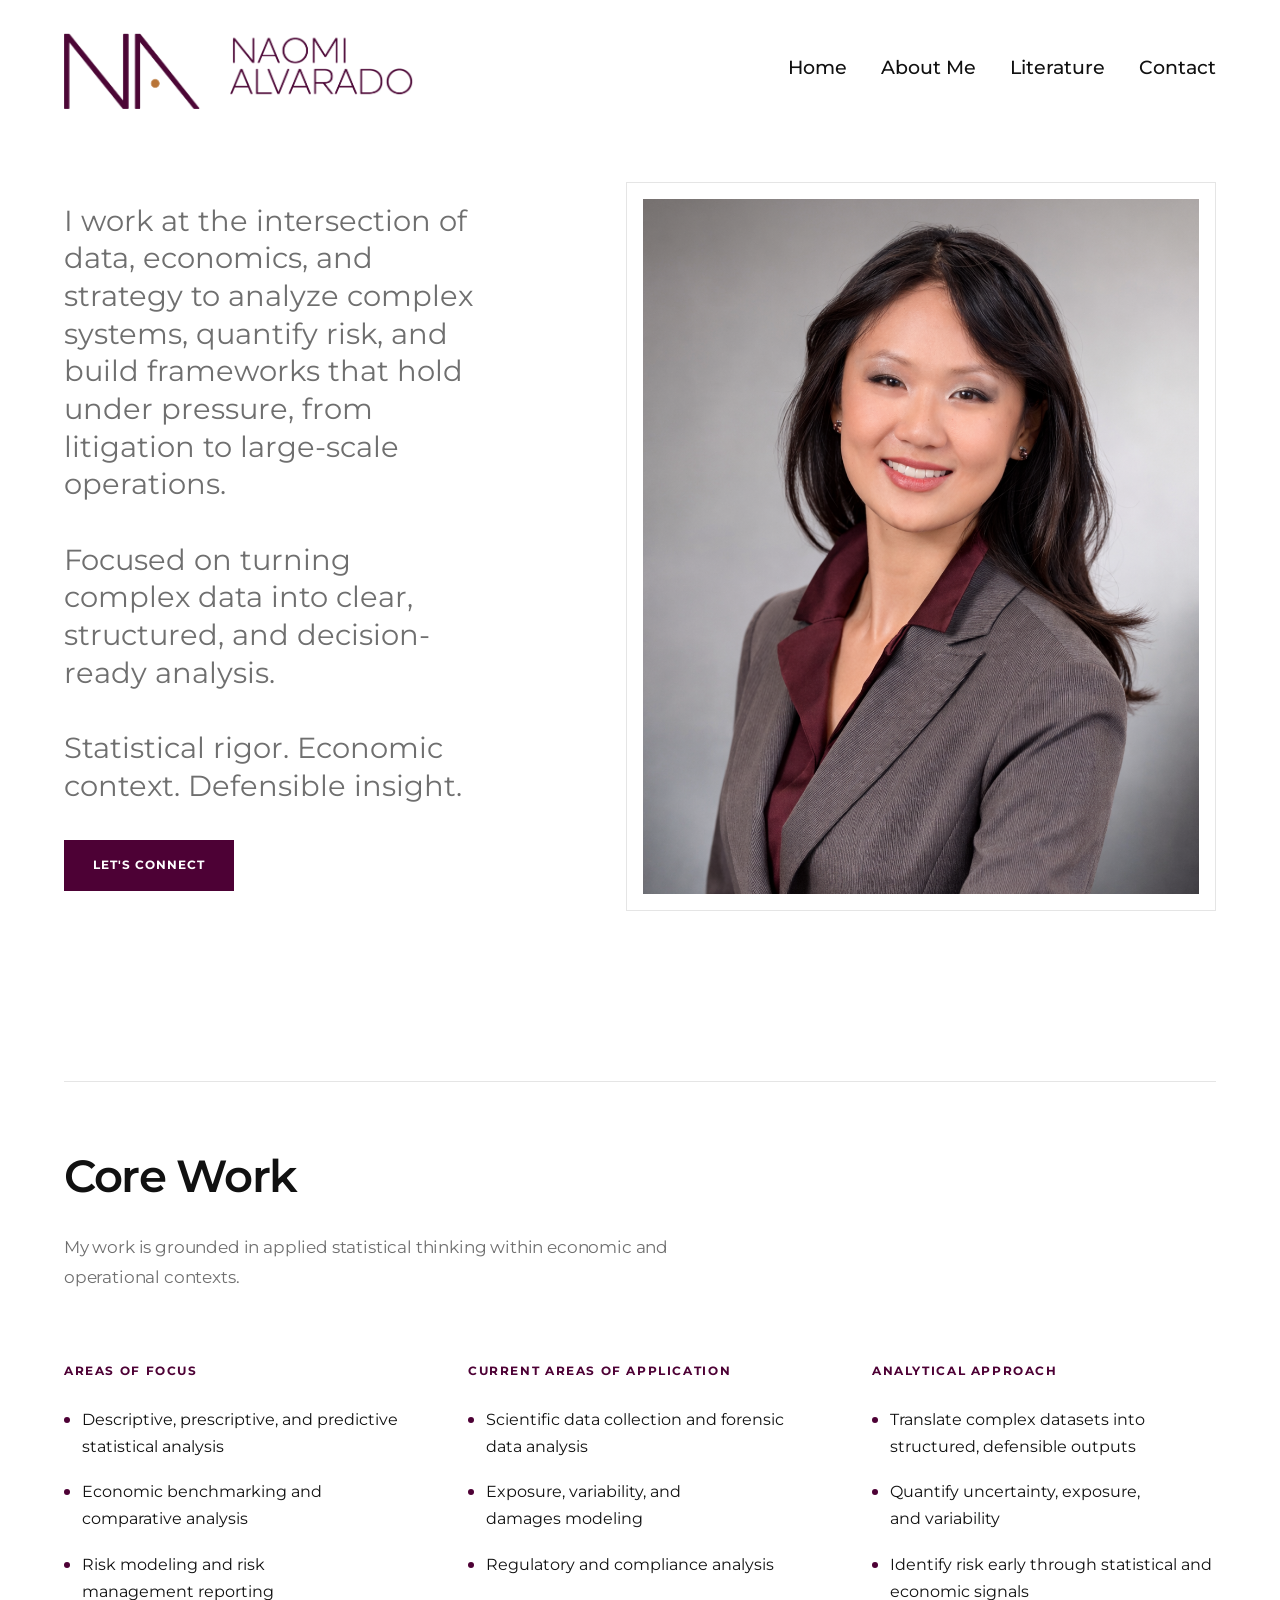
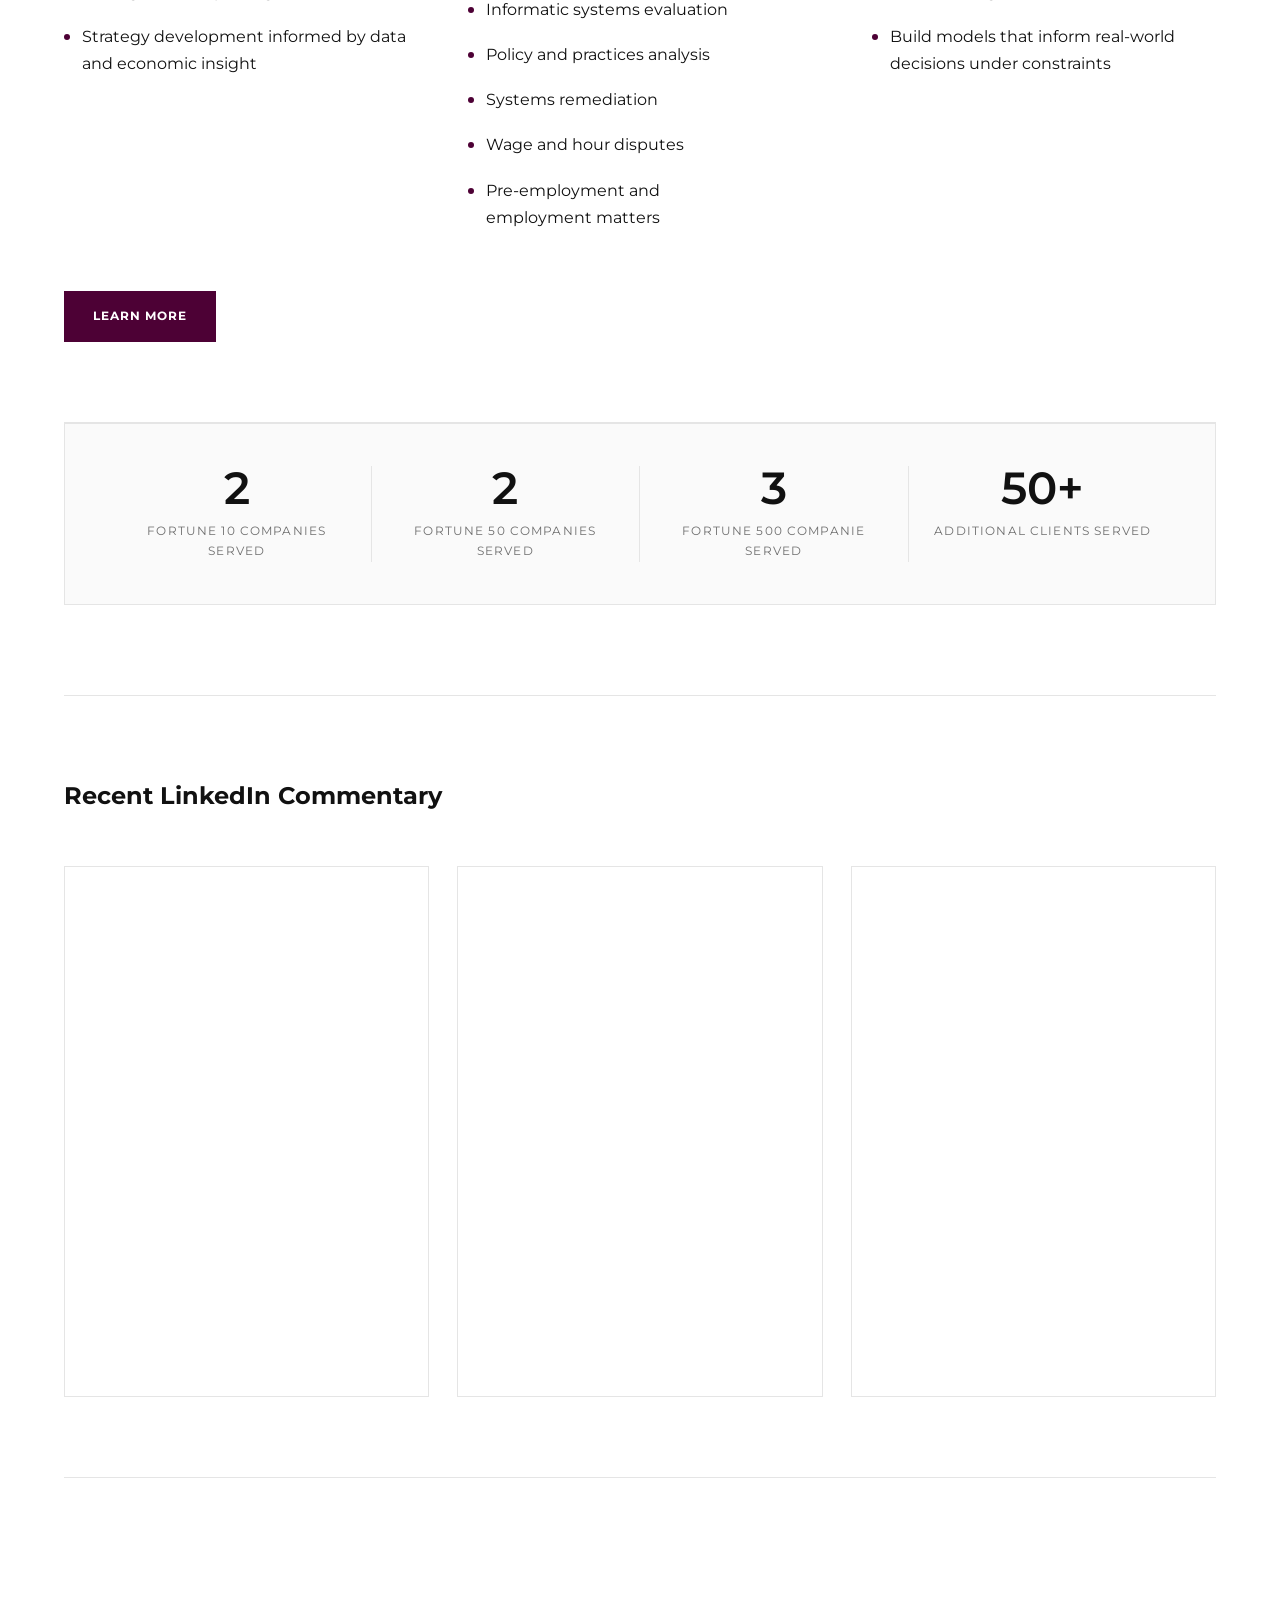
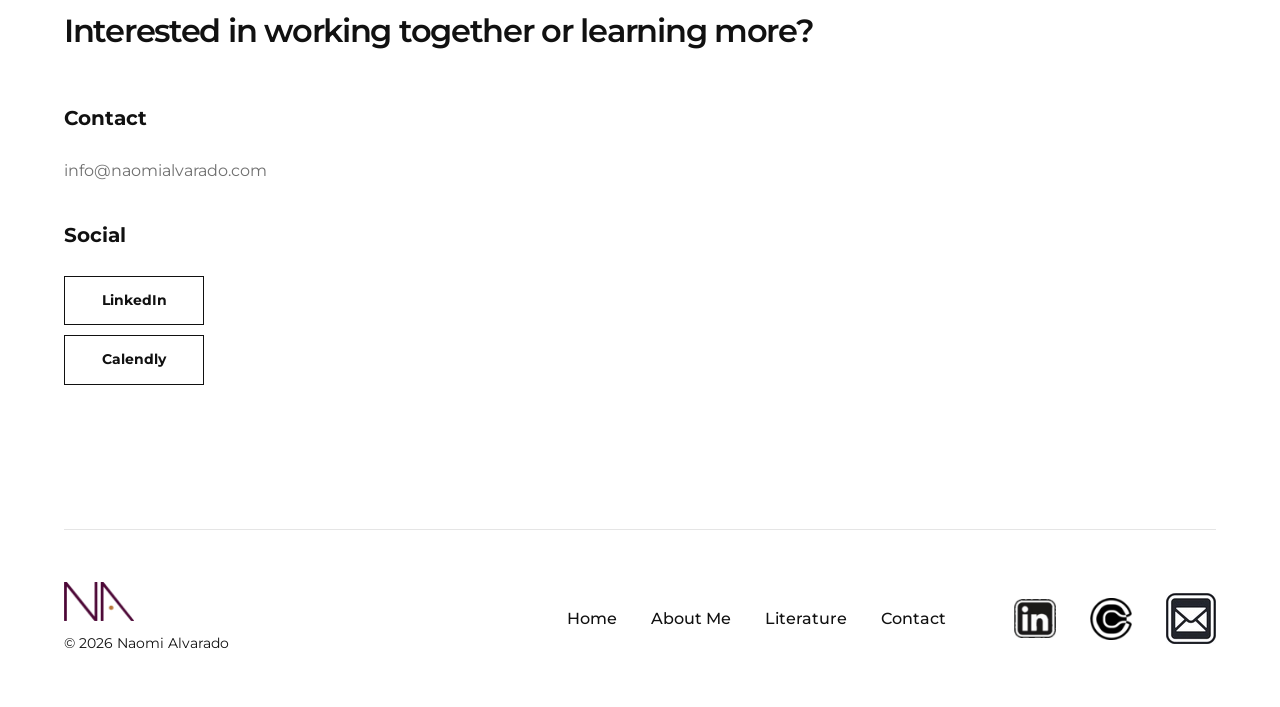
==== commit 93af283a: "responsive changes" ====
--- a/index.html
+++ b/index.html
@@ -257,7 +257,7 @@
         <a href="contact.html">Contact</a><br><br>
 
         <a href="https://www.linkedin.com/in/alvaradonaomij" target="_blank" class="footer-social"><img src="images/linkedinlogo.png" alt="LinkedIn"></a>
-        <a href="contact.html" class="footer-social"><img src="images/CALENDLY.webp" alt="LinkedIn"></a>
+        <a href="contact.html" class="footer-social"><img src="images/CALENDLY.png" alt="LinkedIn"></a>
         <img src="images/mail.jpg" alt="email" width="50"> <!-- THIS WLL BE LINKED TO EMAIL ONCE SET UP-->
       </div>
     </div>
--- a/style.css
+++ b/style.css
@@ -113,7 +113,7 @@
   line-height: 1;
 }
 
-.nav-link > a, .nav-dropdown {
+.nav-links > a, .nav-dropdown {
   display: flex;
   align-items: center;
 }
@@ -779,6 +779,10 @@
   transition: 0.28s ease;
 }
 
+.literature-item:last-child {
+  border-bottom: none;
+}
+
 .literature-item:hover {
   padding-left: 18px;
   background: var(--off-white);
@@ -1151,38 +1155,188 @@
 }
 
 /* ================================
-   POST DETAIL PAGE
-================================ */
-
-.post-detail {
+   LITERATURE PAGE
+================================ */
+
+.research-post {
+  max-width: 920px;
+}
+
+.research-header {
+  padding-bottom: 56px;
+  border-bottom: 1px solid var(--border);
+}
+
+.research-date {
+  color: var(--accent);
+  font-size: 0.78rem;
+  font-weight: 700;
+  letter-spacing: 0.14em;
+  text-transform: uppercase;
+  margin-bottom: 24px;
+}
+
+.research-header h1 {
+  font-size: clamp(2.6rem, 6vw, 5rem);
+  font-weight: 600;
+  line-height: 1;
+  letter-spacing: -0.05em;
+  margin-bottom: 34px;
+}
+
+.research-meta {
+  color: var(--gray);
+  line-height: 1.8;
+  margin-bottom: 10px;
+}
+
+.research-meta strong {
+  color: var(--black);
+}
+
+.research-image {
+  margin: 56px 0;
+}
+
+.research-section {
+  padding: 56px 0 0;
+}
+
+.research-section h2 {
+  font-size: clamp(1.8rem, 3vw, 2.6rem);
+  font-weight: 600;
+  letter-spacing: -0.03em;
+  margin-bottom: 24px;
+}
+
+.research-section p {
+  color: var(--gray);
+  font-size: 1.05rem;
+  line-height: 2;
   max-width: 850px;
-  margin: 0 auto;
-}
-
-.post-hero-image {
-  width: 100%;
-  max-height: 520px;
-  object-fit: cover;
-  margin-bottom: 48px;
-  border: 1px solid var(--border);
-}
-
-.post-content {
-  margin-top: 40px;
-}
-
-.post-content p {
-  margin-bottom: 24px;
-  color: var(--gray);
-  line-height: 1.9;
-  font-size: 1rem;
-}
+}
+
+/* only divider before abstract */
+.research-section + .research-section {
+  margin-top: 56px;
+  padding-top: 56px;
+  border-top: none;
+}
+
+/* tools/status simpler */
+.research-details {
+  margin-top: 64px;
+  padding-top: 34px;
+}
+
+.research-detail-row {
+  margin-bottom: 34px;
+}
+
+.research-detail-row h3 {
+  color: var(--black);
+  font-size: 0.85rem;
+  font-weight: 700;
+  letter-spacing: 0.12em;
+  text-transform: uppercase;
+  margin-bottom: 16px;
+}
+
+.research-detail-row ul {
+  display: flex;
+  flex-wrap: wrap;
+  gap: 10px;
+}
+
+.research-detail-row li,
+.research-tags span {
+  list-style: none;
+  color: var(--gray);
+  font-size: 0.95rem;
+  line-height: 1.6;
+}
+
+.research-tags {
+  display: flex;
+  flex-wrap: wrap;
+  gap: 10px;
+}
+
+.research-tags span:not(:last-child)::after,
+.research-detail-row li:not(:last-child)::after {
+  content: "•";
+  margin-left: 10px;
+  color: var(--accent);
+}
+
+/* ================================
+   RESEARCH BACK BUTTON
+================================ */
+/* ================================
+   TEXT LINKS
+================================ */
 
 .text-link {
-  display: inline-block;
-  margin-top: 40px;
-  color: var(--accent);
+  display: inline-flex;
+  align-items: center;
+  justify-content: center;
+  margin-top: 72px;
+  padding: 14px 26px;
+  background: var(--accent);
+  color: var(--white);
+  border: 1px solid var(--accent);
+  font-size: 0.78rem;
   font-weight: 700;
+  letter-spacing: 0.08em;
+  text-transform: uppercase;
+  text-decoration: none;
+  transition: 0.28s ease;
+}
+
+.text-link:hover {
+  background: var(--black);
+  border-color: var(--black);
+
+  color: var(--white);
+
+  transform: translateY(-2px);
+
+  box-shadow: 0 10px 28px rgba(17, 17, 17, 0.12);
+}
+
+.research-post a.text-link {
+  display: inline-flex !important;
+  align-items: center;
+  justify-content: center;
+
+  margin-top: 72px !important;
+
+  padding: 14px 26px;
+
+  background: var(--accent);
+  color: var(--white);
+
+  border: 1px solid var(--accent);
+
+  font-size: 0.78rem;
+  font-weight: 700;
+  letter-spacing: 0.08em;
+  text-transform: uppercase;
+
+  text-decoration: none;
+
+  transition: 0.28s ease;
+}
+
+.research-post a.text-link:hover {
+  background: var(--black);
+  border-color: var(--black);
+
+  color: var(--white);
+
+  transform: translateY(-2px);
+
+  box-shadow: 0 10px 28px rgba(17, 17, 17, 0.12);
 }
 
 /* ================================
@@ -1245,21 +1399,23 @@
 .footer-social {
   display: flex;
   margin-left: 12px;
+  gap: 12px;
   align-items: center;
-}
-.footer-social img:nth-last-child(2) {
-  width: 20px;
-  margin-left: 8px; 
+  flex-shrink: 0;
 }
 
 .footer-social a {
-  margin: 0;
-  margin-left: 12px;
+  width: 42px; height: 42px;
+  flex: 0 0 42px;
+  display: flex;
+  align-items: center;
+  justify-content: center;
 }
 
 .footer-social img {
-  width: 60px;
-  height: auto;
+  width: 42px; height: 42px;
+  max-width: none;
+  object-fit: contain;
   display: block;
 }
 
@@ -1325,7 +1481,43 @@
    RESPONSIVE
 ================================ */
 
-@media (max-width: 1100px) {
+/* Prevent horizontal shifting */
+html,
+body {
+  overflow-x: hidden;
+}
+
+/* Cleaner wrapping for modern browsers */
+h1,
+h2,
+h3,
+p,
+li {
+  text-wrap: pretty;
+}
+
+/* Medium screens */
+@media (max-width: 1150px) {
+  .logo img {
+    width: 280px;
+  }
+
+  .nav-links {
+    gap: 24px;
+  }
+
+  .nav-links a {
+    font-size: 1rem;
+  }
+
+  .home-intro {
+    gap: 60px;
+  }
+
+  .expertise-grid {
+    gap: 40px;
+  }
+
   .linkedin-grid {
     grid-template-columns: repeat(2, minmax(0, 1fr));
   }
@@ -1337,80 +1529,117 @@
   }
 }
 
+/* Tablet */
 @media (max-width: 900px) {
+  .site-header {
+    padding-top: 26px;
+  }
+
   .nav {
     grid-template-columns: 1fr;
     justify-items: start;
+    gap: 24px;
   }
 
   .logo img {
     width: 250px;
-    max-width: 100%;
-    height: auto;
   }
 
   .nav-links {
+    justify-content: flex-start;
     flex-wrap: wrap;
-    justify-content: flex-start;
-    gap: 18px;
+    gap: 18px 24px;
   }
 
   .home-intro,
-  .background-row,
-  .literature-item,
   .contact-grid,
-  .contact-strip-grid {
+  .contact-strip-grid,
+  .literature-item {
     grid-template-columns: 1fr;
-    gap: 40px;
-  }
-
-  .hero-image-frame img {
-    aspect-ratio: 4 / 5;
-  }
-
-  .metrics {
-    grid-template-columns: repeat(2, 1fr);
-    gap: 28px 0;
-  }
-
-  .metric:nth-child(2) {
-    border-right: none;
-  }
-
-  .metric:nth-child(1),
-  .metric:nth-child(2) {
-    padding-bottom: 28px;
-    border-bottom: 1px solid var(--border);
-  }
-
-  .metric:nth-child(3),
-  .metric:nth-child(4) {
-    padding-top: 28px;
-  }
-
+    gap: 42px;
+  }
+
+  .home-title {
+    padding-top: 68px;
+  }
+
+  .inner-page {
+    padding-top: 60px;
+  }
+
+  .about-panel-inner {
+    padding: 62px 0;
+  }
+
+  .about-panel:hover .about-panel-inner {
+    transform: none;
+  }
+
+  .about-columns,
+  .about-columns.three-column,
+  .about-list.two-column,
+  .resume-role,
   .expertise-grid,
   .literature-card-grid {
     grid-template-columns: 1fr;
-    gap: 40px;
-  }
-
-  .about-columns,
-  .about-list.two-column,
-  .resume-role {
+    gap: 44px;
+  }
+
+  .metrics {
+    grid-template-columns: repeat(2, 1fr);
+    gap: 0;
+  }
+
+  .metric {
+    padding: 28px 20px;
+  }
+
+  .metric:nth-child(2) {
+    border-right: none;
+  }
+
+  .metric:nth-child(1),
+  .metric:nth-child(2) {
+    border-bottom: 1px solid var(--border);
+  }
+
+  .hero-image-frame img {
+    aspect-ratio: 4 / 5;
+  }
+
+  .contact-strip {
+    padding: 76px 0;
+  }
+
+  .research-header h1 {
+    font-size: clamp(2.4rem, 8vw, 4rem);
+  }
+
+  .literature-intro {
+    max-width: 100%;
+    margin: -20px 0 60px;
+  }
+
+  .literature-item {
     grid-template-columns: 1fr;
-  }
-
-  .about-panel:hover .about-panel-inner {
-    transform: none;
-  }
-
-  .about-columns,
-.about-columns.three-column {
-  grid-template-columns: 1fr;
-  gap: 44px;
-}
-}
-
+    gap: 18px;
+    padding: 34px 0;
+  }
+
+  .literature-item:hover {
+    padding-left: 0;
+  }
+
+  .literature-date {
+    margin-bottom: 4px;
+  }
+
+  .literature-item p {
+    max-width: 100%;
+  }
+}
+
+/* Small tablets / large phones */
 @media (max-width: 800px) {
   .linkedin-grid {
     grid-template-columns: 1fr;
@@ -1435,7 +1664,7 @@
 
   .footer {
     grid-template-columns: 1fr;
-    gap: 36px;
+    gap: 34px;
     text-align: left;
     padding: 44px 0;
   }
@@ -1446,30 +1675,71 @@
     align-items: flex-start;
   }
 
+  .footer-right {
+    flex-direction: column;
+    gap: 18px;
+  }
+
   .footer-nav {
     justify-content: flex-start;
     flex-wrap: wrap;
-    gap: 24px;
+    gap: 20px 24px;
   }
 
   .footer-social {
-    justify-content: flex-start;
-  }
-
-  .about-group {
+    margin-left: 0;
+    gap: 14px;
+  }
+
+  .footer-social a {
+    width: 42px; height: 42px;
+    flex-basis: 42px;
+  }
+
+  .footer-social img {
+    width: 42px;
+    height: 42px;
+  }
+
+  .research-detail-row {
     grid-template-columns: 1fr;
-    gap: 16px;
-  }
-}
-
+    gap: 18px;
+  }
+}
+
+/* Phones */
 @media (max-width: 600px) {
+  :root {
+    --page-margin: 22px;
+  }
+
+  .logo img {
+    width: 220px;
+  }
+
+  .nav-links {
+    gap: 16px 20px;
+  }
+
+  .nav-links a {
+    font-size: 0.95rem;
+  }
+
   .home-title {
-    padding-top: 58px;
+    padding-top: 54px;
   }
 
   .home-title h1,
-  .page-title h1 {
-    font-size: 3rem;
+  .page-title h1,
+  .research-header h1 {
+    font-size: clamp(2.45rem, 12vw, 3.2rem);
+    line-height: 1.03;
+  }
+
+  .about-panel h2,
+  .contact-strip h2,
+  .empty-state h2 {
+    font-size: clamp(2rem, 10vw, 2.75rem);
   }
 
   .metrics {
@@ -1479,7 +1749,7 @@
   .metric {
     border-right: none;
     border-bottom: 1px solid var(--border);
-    padding: 24px 0;
+    padding: 26px 0;
   }
 
   .metric:last-child {
@@ -1487,19 +1757,41 @@
   }
 
   .engagement-content {
-    padding-left: 80px;
-  }
-
-  .engagement-content::after {
-    left: 36px;
+    padding-left: 56px;
+    margin-left: 10px;
+  }
+
+  .engagement-entry {
+    padding-left: 20px;
   }
 
   .engagement-entry::before {
-    left: -55px;
+    left: -42px;
   }
 
   .footer-nav {
     flex-direction: column;
     align-items: flex-start;
   }
-}
+
+  .literature-intro {
+    margin: -10px 0 50px;
+    padding-bottom: 40px;
+  }
+
+  .literature-intro p {
+    font-size: 1rem;
+  }
+
+  .literature-item h2 {
+    font-size: 1.15rem;
+  }
+
+  .empty-state {
+    padding: 70px 0 90px;
+  }
+
+  .empty-state h2 {
+    font-size: clamp(2rem, 10vw, 2.75rem);
+  }
+}
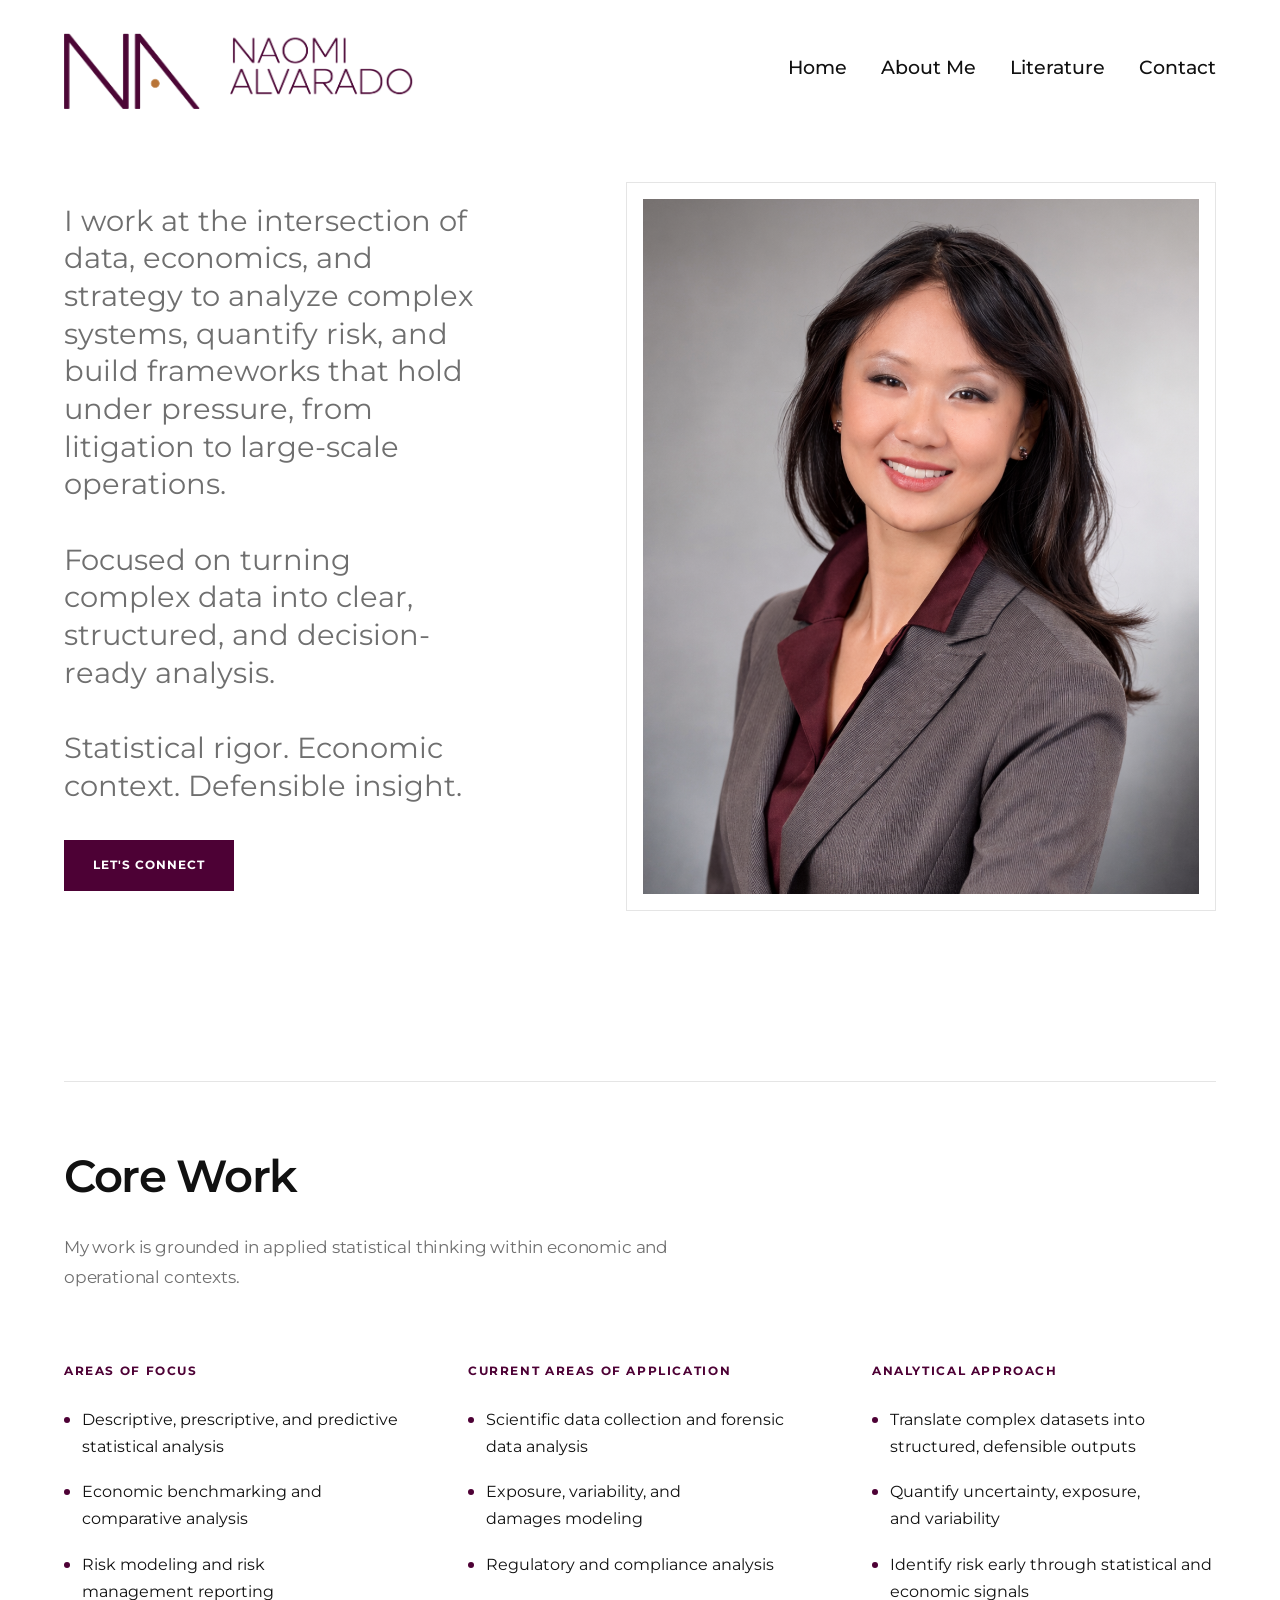
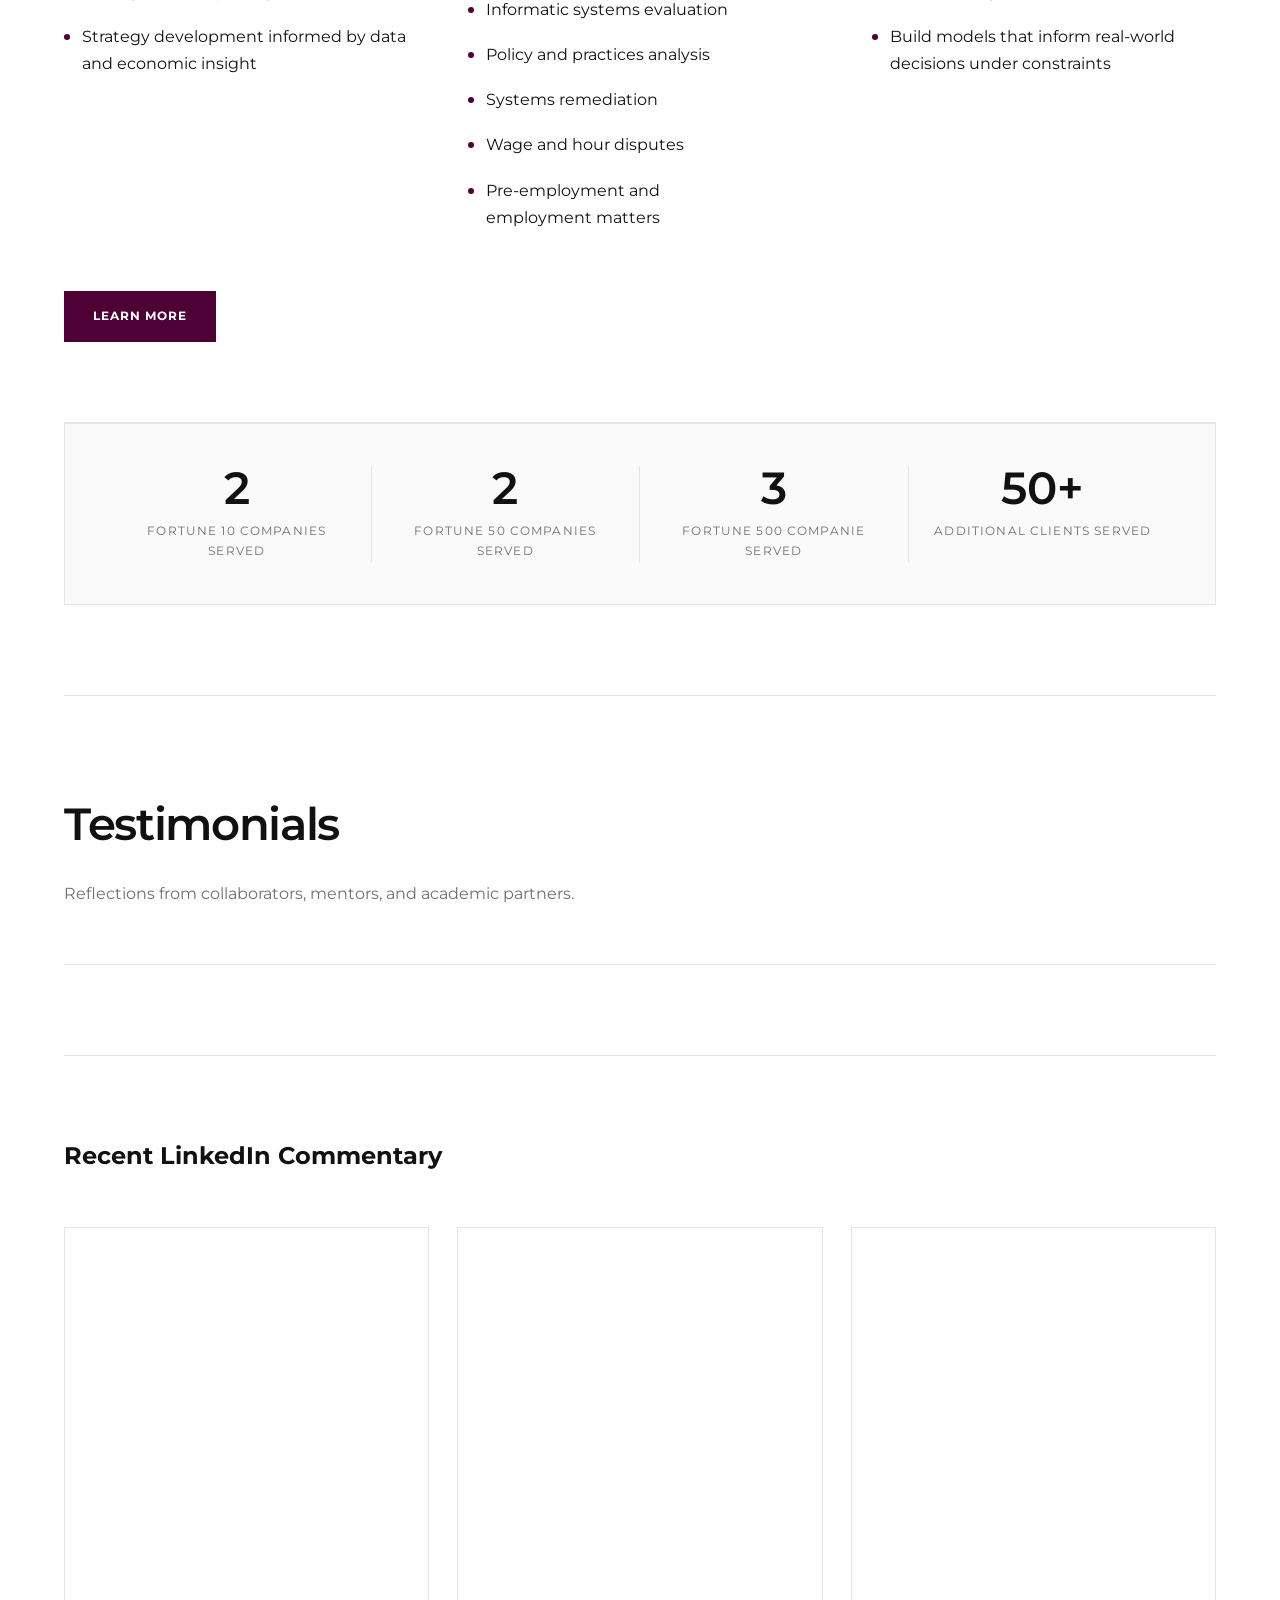
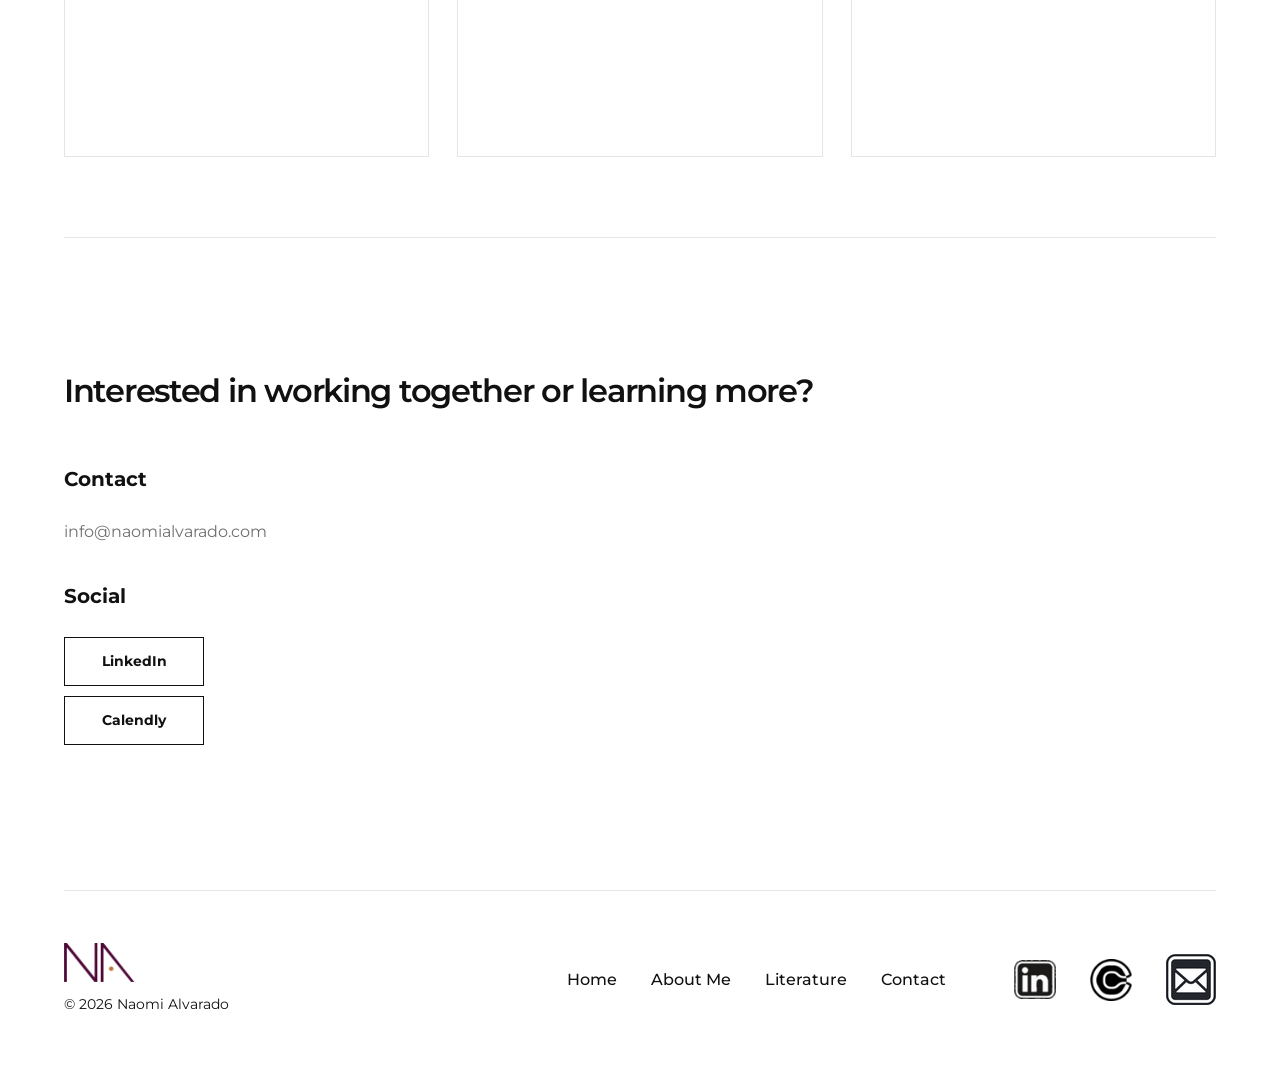
==== commit 54572fee: "added testimony CMS" ====
--- a/index.html
+++ b/index.html
@@ -196,6 +196,21 @@
       </div>
 
     </section>
+
+    <!-- ================================
+        TESTIMONIALS
+    ================================= -->
+    <section class="testimonials-section page-shell reveal">
+      <div class="testimonials-header">
+        <h2>Testimonials</h2>
+        <p>Reflections from collaborators, mentors, and academic partners.</p>
+      </div>
+    
+      <div id="testimonials-list" class="testimonials-list">
+        <!-- CMS testimonials load here -->
+      </div>
+    </section>
+
     <!-- ================================
         LINKEDIN
     ================================= -->
@@ -267,6 +282,7 @@
       JS
   ================================ -->
   <script src="script.js"></script>
+  <script src="testimonials.js"></script>
   <script src="https://identity.netlify.com/v1/netlify-identity-widget.js"></script>
 
   <script>
--- a/style.css
+++ b/style.css
@@ -459,6 +459,143 @@
   font-size: 0.72rem;
   letter-spacing: 0.1em;
   text-transform: uppercase;
+}
+
+/* ================================
+   TESTIMONIALS SECTION
+================================ */
+
+.testimonials-section {
+  padding: 90px 0;
+  border-top: 1px solid var(--border);
+}
+
+.testimonials-header {
+  max-width: 760px;
+  margin-bottom: 56px;
+}
+
+.testimonials-header h2 {
+  font-family: var(--heading-font);
+  font-size: clamp(2rem, 3.5vw, 3rem);
+  color: var(--black);
+  font-weight: 600;
+  letter-spacing: -0.03em;
+  margin-bottom: 18px;
+}
+
+.testimonials-header p {
+  color: var(--gray);
+  line-height: 1.8;
+  max-width: 620px;
+}
+
+/* ================================
+   TESTIMONIAL LIST
+================================ */
+
+.testimonials-list {
+  border-top: 1px solid var(--border);
+}
+
+.testimonials-list .testimonial-item:last-child {
+  border-bottom: none;
+}
+
+.testimonial-item {
+  border-bottom: 1px solid var(--border);
+}
+
+/* ================================
+   ACCORDION HEADER
+================================ */
+
+.testimonial-item summary {
+  list-style: none;
+  cursor: pointer;
+
+  padding: 28px 0;
+
+  display: flex;
+  justify-content: space-between;
+  align-items: center;
+  gap: 30px;
+
+  color: var(--black);
+
+  font-size: 0.9rem;
+  font-weight: 700;
+  letter-spacing: 0.1em;
+  text-transform: uppercase;
+
+  transition: 0.28s ease;
+}
+
+.testimonial-item summary::-webkit-details-marker {
+  display: none;
+}
+
+.testimonial-item summary:hover {
+  color: var(--accent);
+  padding-left: 12px;
+}
+
+.testimonial-item summary span:last-child {
+  color: var(--accent);
+  font-size: 1.4rem;
+  transition: 0.28s ease;
+}
+
+.testimonial-item[open] summary span:last-child {
+  transform: rotate(45deg);
+}
+
+/* ================================
+   DROPDOWN CONTENT
+================================ */
+
+.testimonial-content {
+  padding: 10px 0 48px 80px;
+  border-left: 1px solid var(--border);
+  margin-left: 20px;
+}
+
+.testimonial-role {
+  color: var(--accent);
+
+  font-size: 0.78rem;
+  font-weight: 700;
+  letter-spacing: 0.12em;
+  text-transform: uppercase;
+
+  margin-bottom: 22px;
+}
+
+.testimonial-highlight {
+  font-family: var(--heading-font);
+
+  color: var(--black);
+
+  font-size: clamp(1.15rem, 2vw, 1.5rem);
+  font-weight: 500;
+
+  line-height: 1.5;
+  letter-spacing: -0.02em;
+
+  margin-bottom: 26px;
+
+  max-width: 850px;
+}
+
+.testimonial-content blockquote {
+  color: var(--gray);
+
+  font-size: 1rem;
+  line-height: 2;
+
+  max-width: 850px;
+
+  margin: 0;
 }
 
 /* ================================
@@ -1641,6 +1778,10 @@
 
 /* Small tablets / large phones */
 @media (max-width: 800px) {
+  .testimonial-content {
+    padding-left: 40px;
+  }
+
   .linkedin-grid {
     grid-template-columns: 1fr;
   }
@@ -1794,4 +1935,21 @@
   .empty-state h2 {
     font-size: clamp(2rem, 10vw, 2.75rem);
   }
+
+  .testimonials-section {
+    padding: 70px 0;
+  }
+
+  .testimonial-item summary {
+    align-items: flex-start;
+  }
+
+  .testimonial-content {
+    padding-left: 26px;
+    margin-left: 10px;
+  }
+
+  .testimonial-highlight {
+    font-size: 1.1rem;
+  }
 }
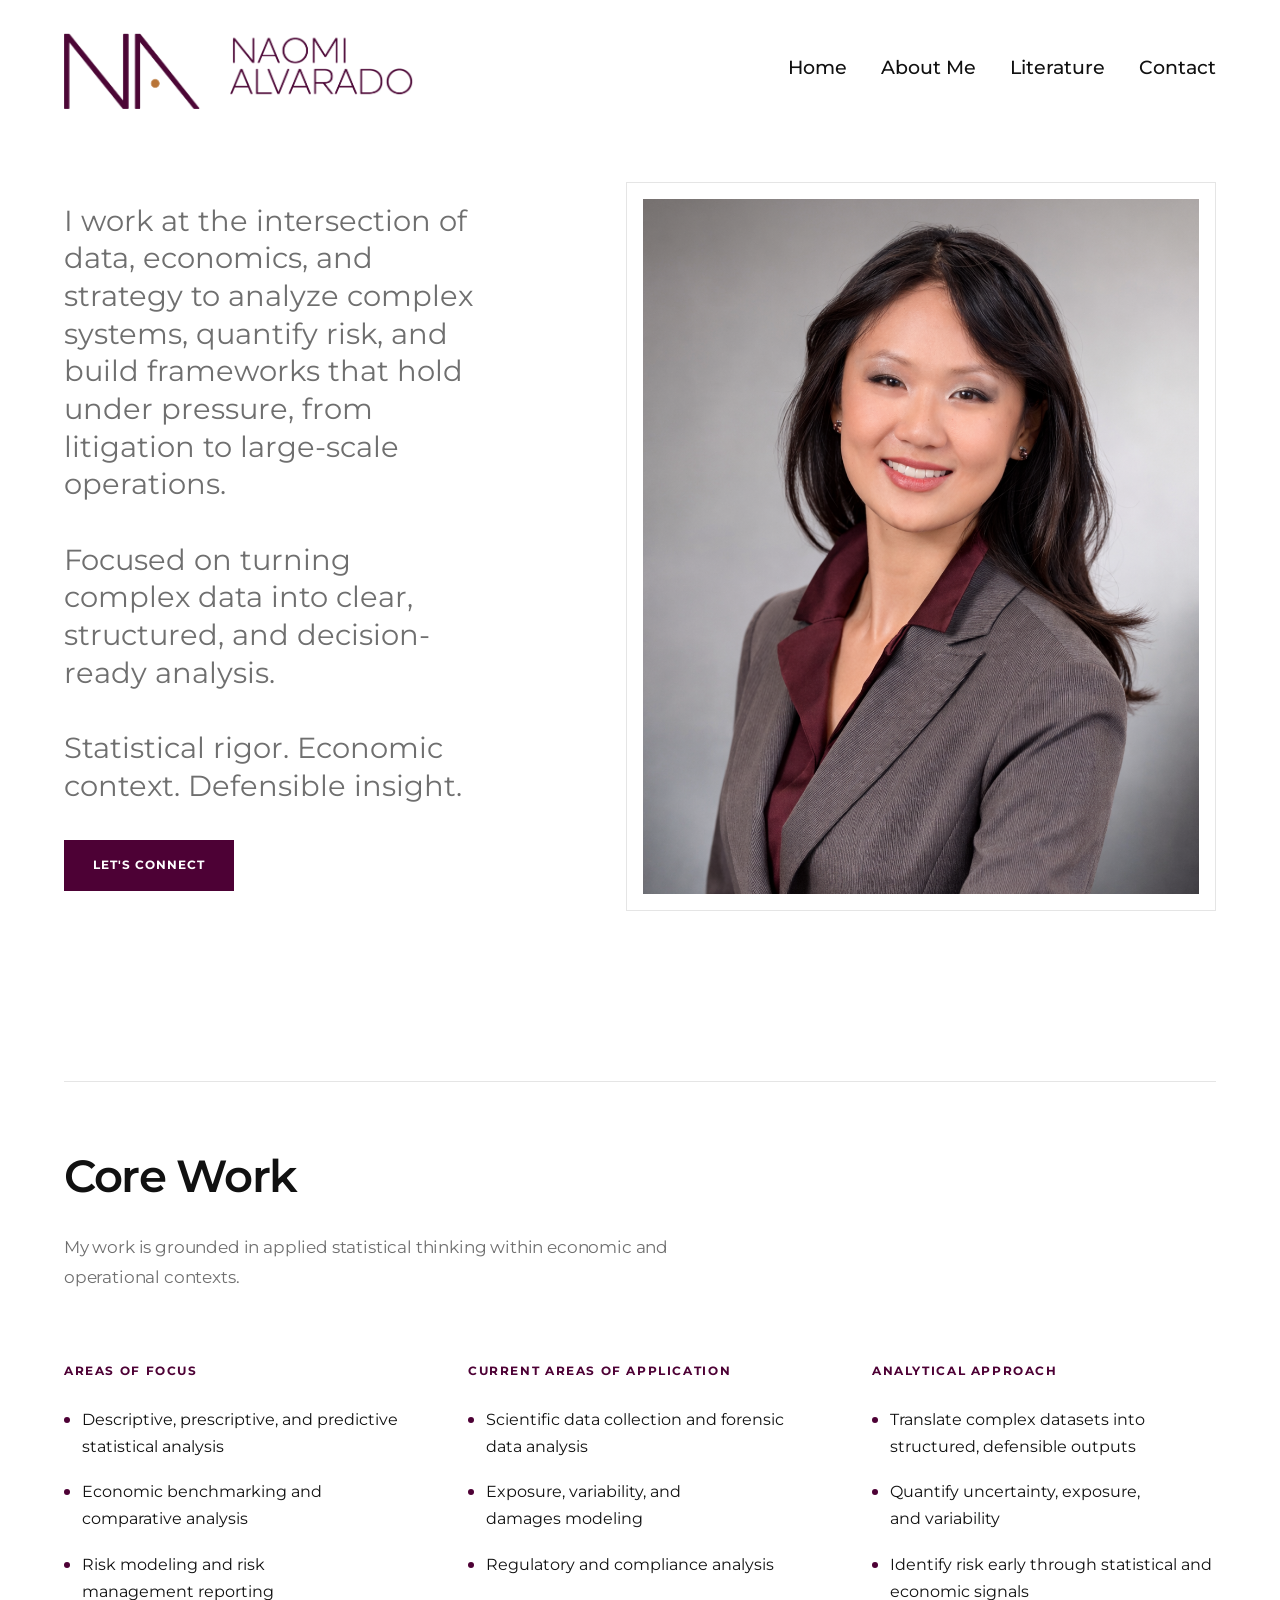
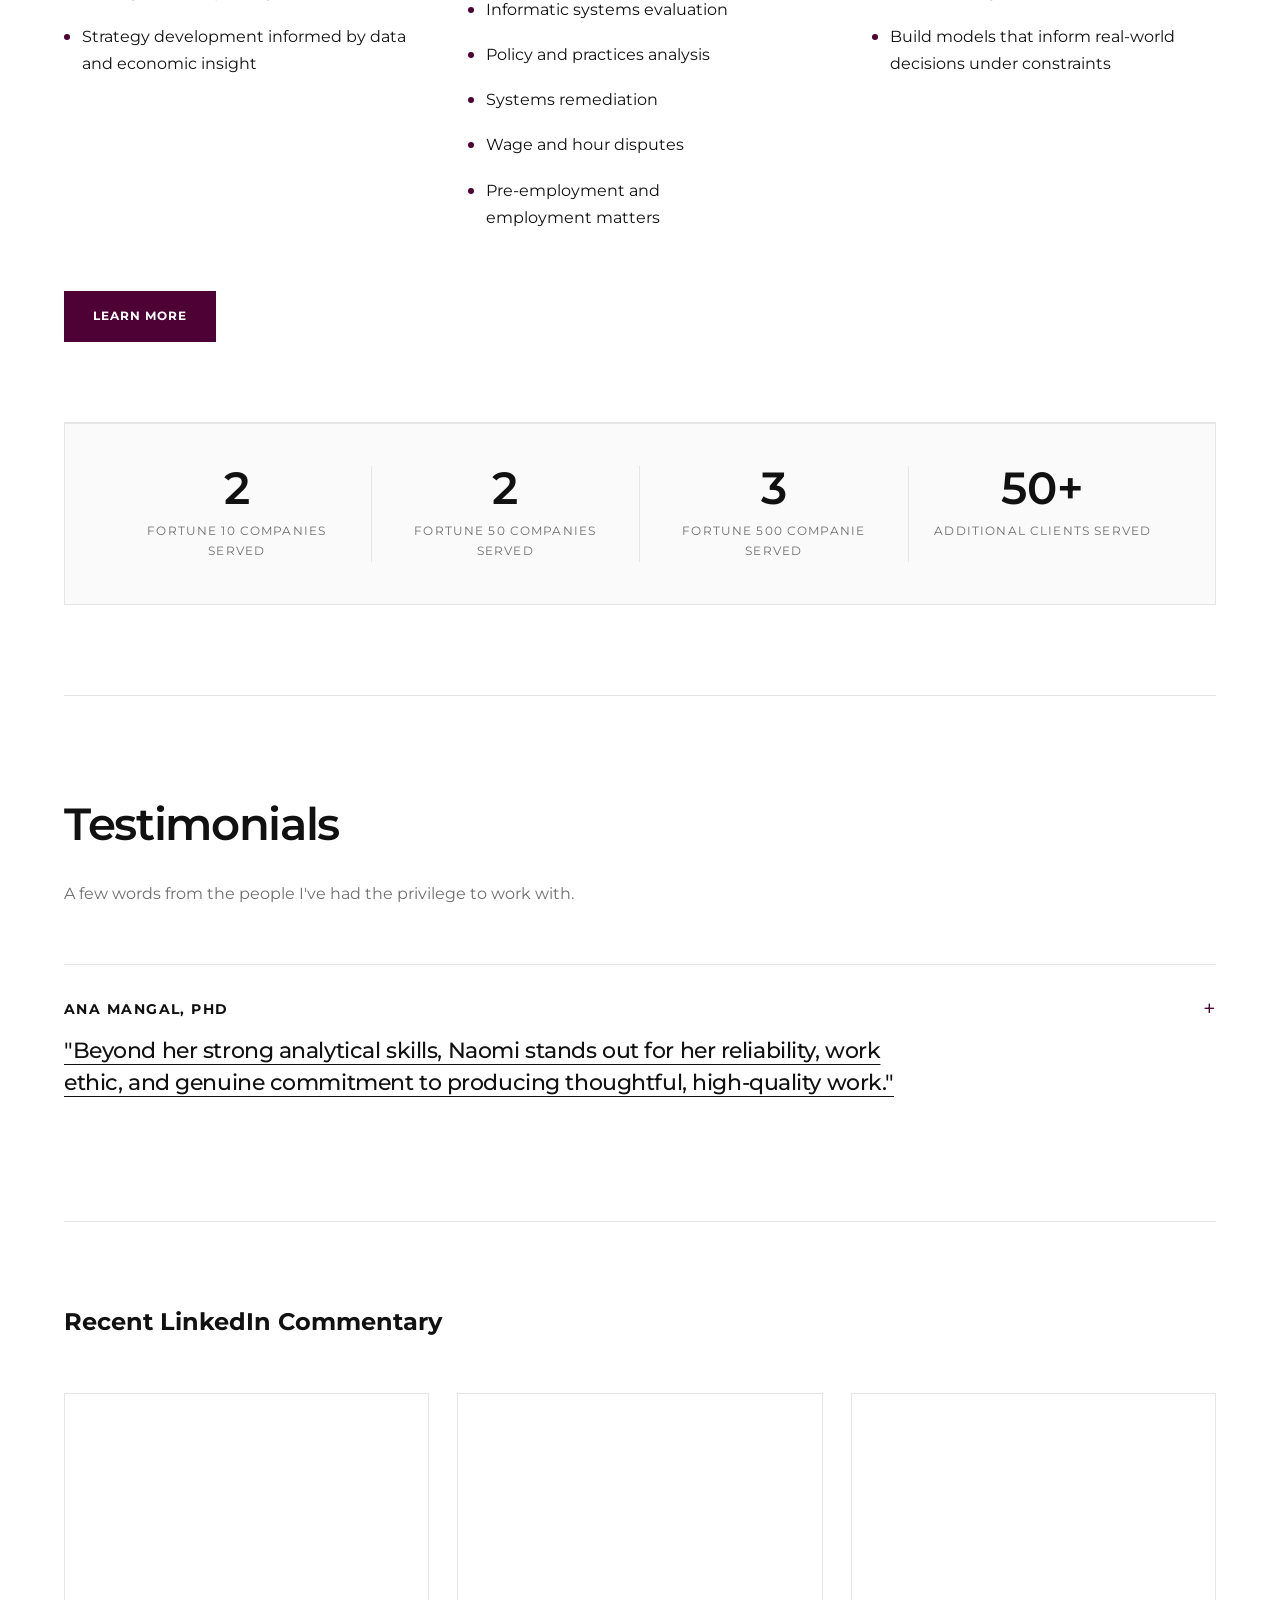
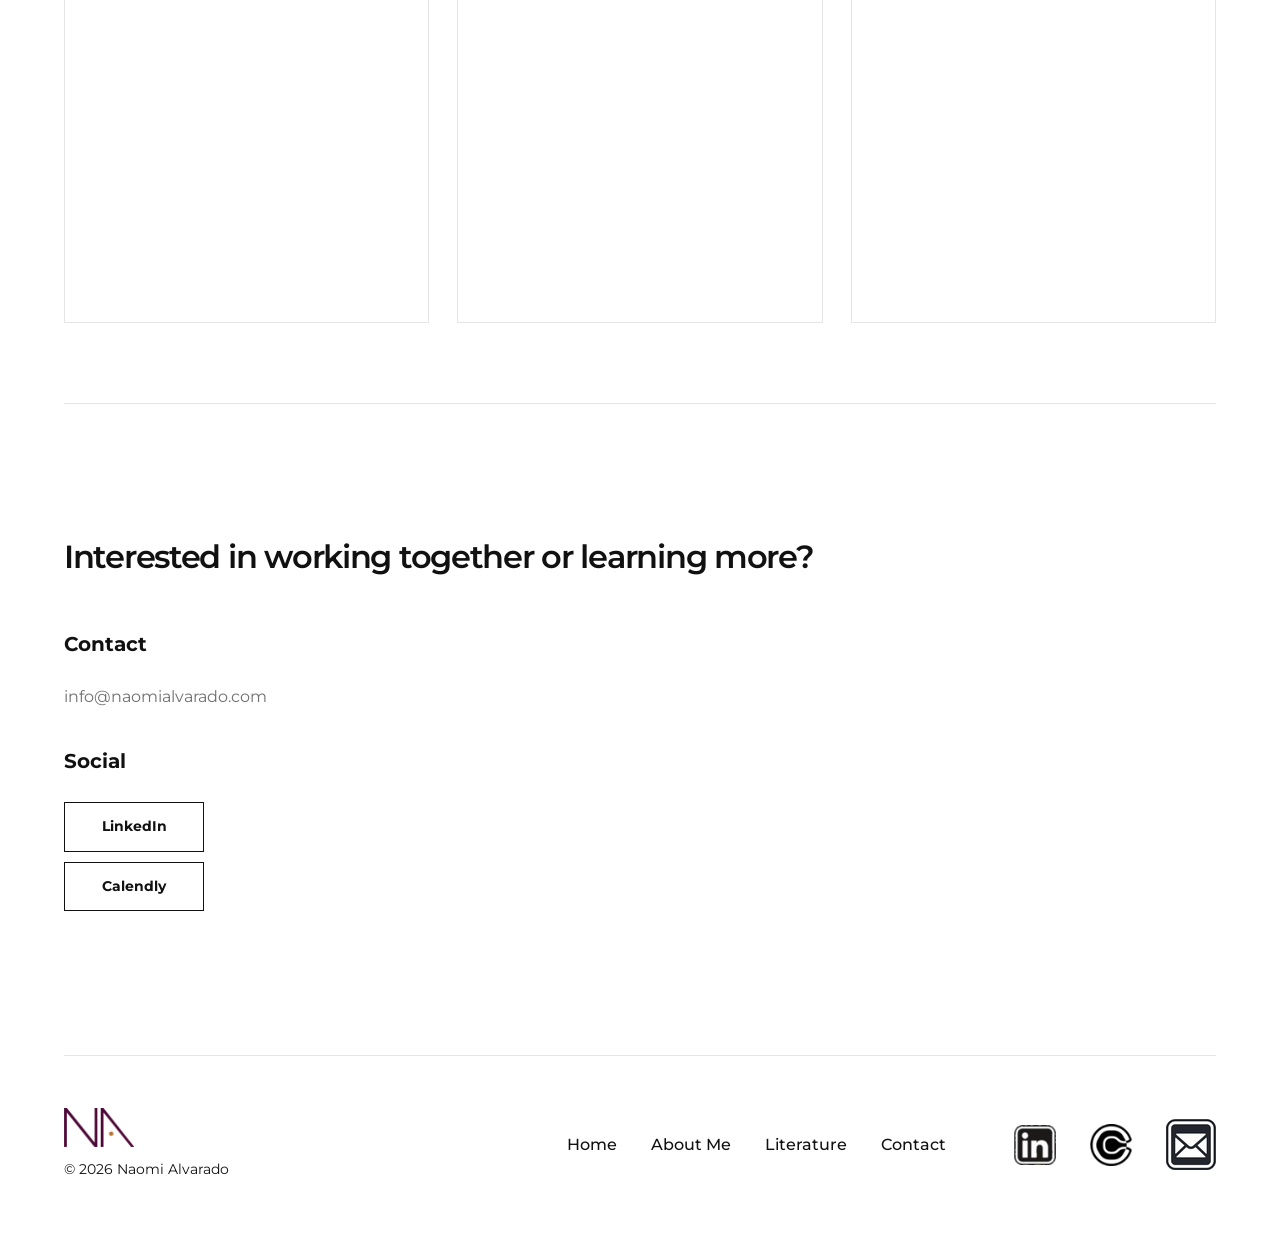
==== commit 8e919704: "updated commentary & link directories" ====
--- a/index.html
+++ b/index.html
@@ -203,7 +203,7 @@
     <section class="testimonials-section page-shell reveal">
       <div class="testimonials-header">
         <h2>Testimonials</h2>
-        <p>Reflections from collaborators, mentors, and academic partners.</p>
+        <p>A few words from the people I've had the privilege to work with.</p>
       </div>
     
       <div id="testimonials-list" class="testimonials-list">
@@ -282,7 +282,7 @@
       JS
   ================================ -->
   <script src="script.js"></script>
-  <script src="testimonials.js"></script>
+  <script src="testimonials/testimonials.js"></script>
   <script src="https://identity.netlify.com/v1/netlify-identity-widget.js"></script>
 
   <script>
--- a/style.css
+++ b/style.css
@@ -498,12 +498,12 @@
   border-top: 1px solid var(--border);
 }
 
+.testimonial-item {
+  border-bottom: 1px solid var(--border);
+}
+
 .testimonials-list .testimonial-item:last-child {
   border-bottom: none;
-}
-
-.testimonial-item {
-  border-bottom: 1px solid var(--border);
 }
 
 /* ================================
@@ -514,39 +514,72 @@
   list-style: none;
   cursor: pointer;
 
-  padding: 28px 0;
+  padding: 32px 0;
 
   display: flex;
   justify-content: space-between;
-  align-items: center;
+  align-items: flex-start;
   gap: 30px;
 
+  color: var(--black);
+
+  transition: 0.28s ease;
+}
+
+.testimonial-item summary::-webkit-details-marker {
+  display: none;
+}
+
+.testimonial-item summary:hover {
+  padding-left: 12px;
+}
+
+.testimonial-summary-text {
+  display: flex;
+  flex-direction: column;
+  gap: 12px;
+}
+
+.testimonial-summary-text strong {
   color: var(--black);
 
   font-size: 0.9rem;
   font-weight: 700;
   letter-spacing: 0.1em;
   text-transform: uppercase;
-
+}
+
+.testimonial-summary-text em {
+  color: var(--black);
+
+  font-family: var(--heading-font);
+  font-size: clamp(1.05rem, 2vw, 1.35rem);
+  font-style: normal;
+  font-weight: 500;
+
+  line-height: 1.5;
+  letter-spacing: -0.02em;
+
+  text-decoration: underline;
+  text-decoration-thickness: 1px;
+  text-underline-offset: 6px;
+
+  max-width: 850px;
+}
+
+.testimonial-item summary:hover .testimonial-summary-text strong,
+.testimonial-item summary:hover .testimonial-summary-text em {
+  color: var(--accent);
+}
+
+.testimonial-toggle {
+  color: var(--accent);
+  font-size: 1.4rem;
+  line-height: 1;
   transition: 0.28s ease;
 }
 
-.testimonial-item summary::-webkit-details-marker {
-  display: none;
-}
-
-.testimonial-item summary:hover {
-  color: var(--accent);
-  padding-left: 12px;
-}
-
-.testimonial-item summary span:last-child {
-  color: var(--accent);
-  font-size: 1.4rem;
-  transition: 0.28s ease;
-}
-
-.testimonial-item[open] summary span:last-child {
+.testimonial-item[open] .testimonial-toggle {
   transform: rotate(45deg);
 }
 
@@ -569,22 +602,6 @@
   text-transform: uppercase;
 
   margin-bottom: 22px;
-}
-
-.testimonial-highlight {
-  font-family: var(--heading-font);
-
-  color: var(--black);
-
-  font-size: clamp(1.15rem, 2vw, 1.5rem);
-  font-weight: 500;
-
-  line-height: 1.5;
-  letter-spacing: -0.02em;
-
-  margin-bottom: 26px;
-
-  max-width: 850px;
 }
 
 .testimonial-content blockquote {
@@ -1848,6 +1865,17 @@
   }
 }
 
+@media (max-width: 700px) {
+  .testimonial-content {
+    padding-left: 28px;
+    margin-left: 10px;
+  }
+
+  .testimonial-item summary {
+    gap: 20px;
+  }
+}
+
 /* Phones */
 @media (max-width: 600px) {
   :root {
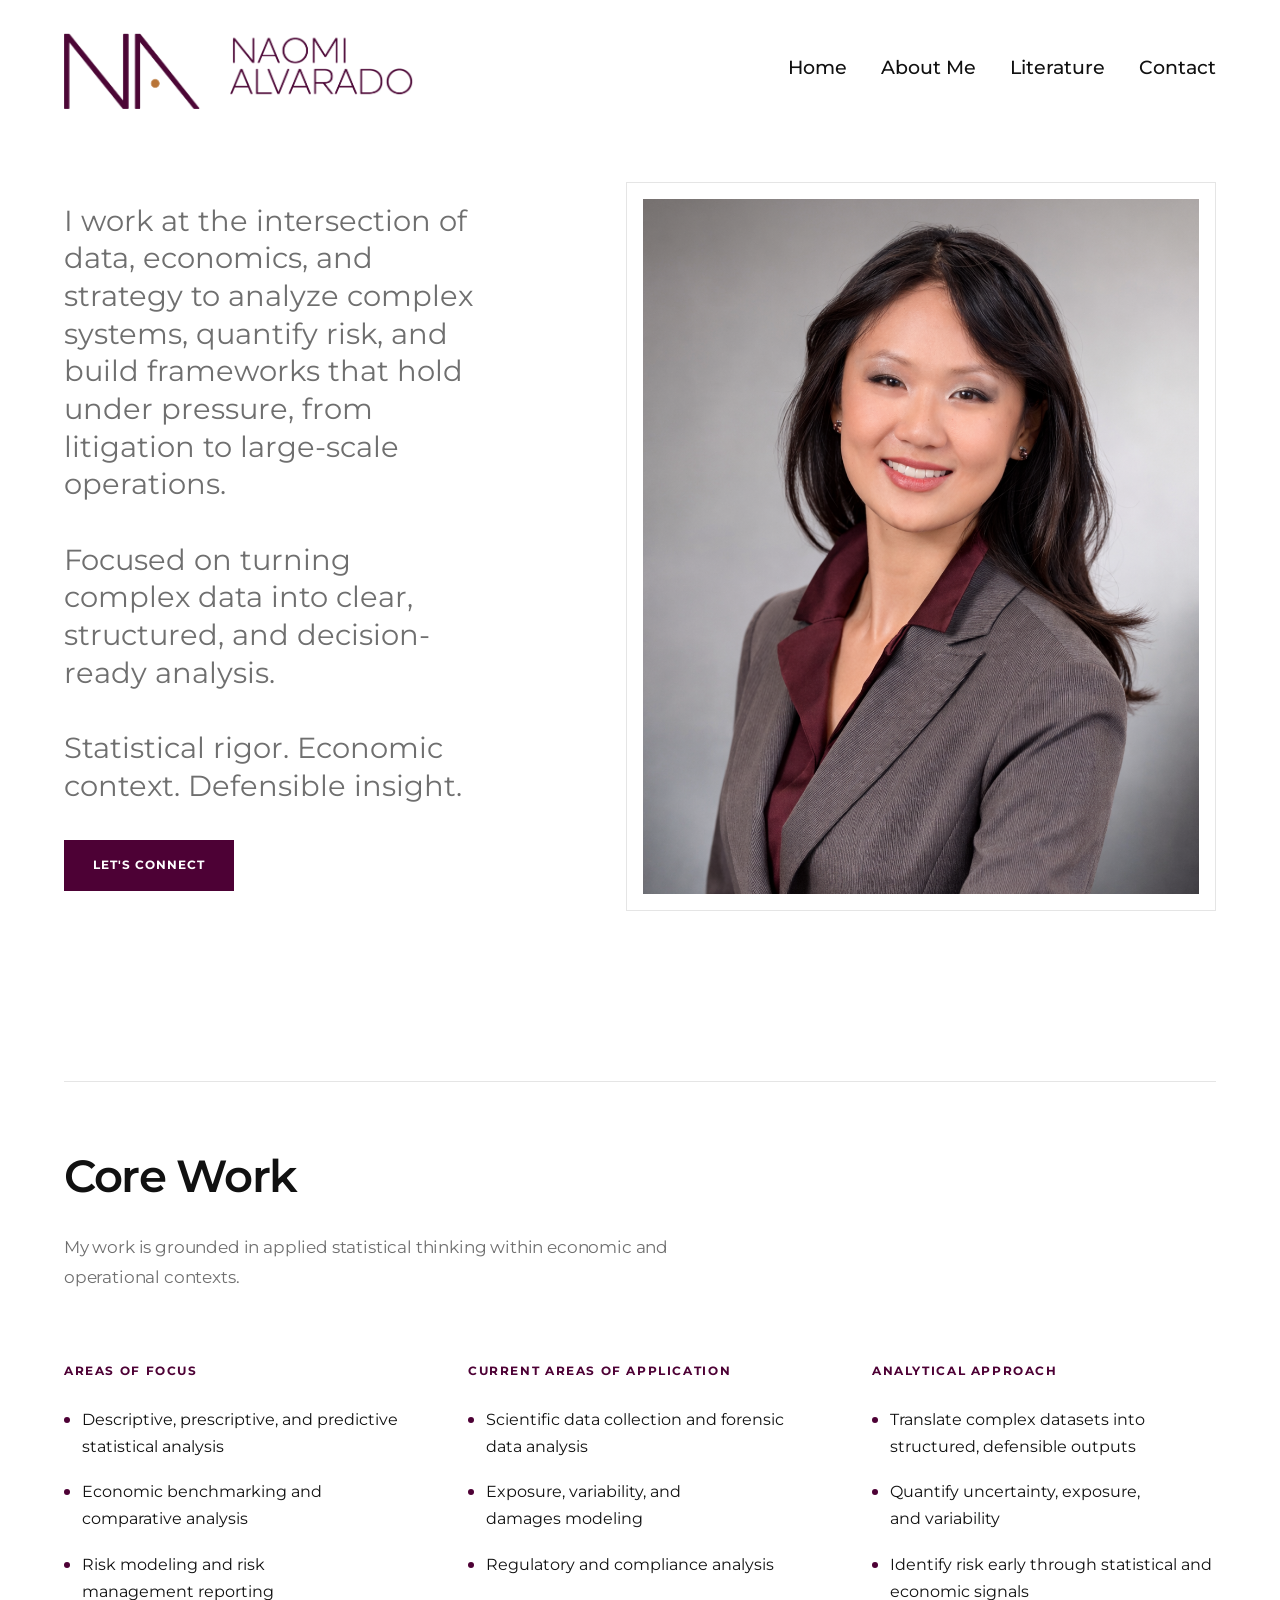
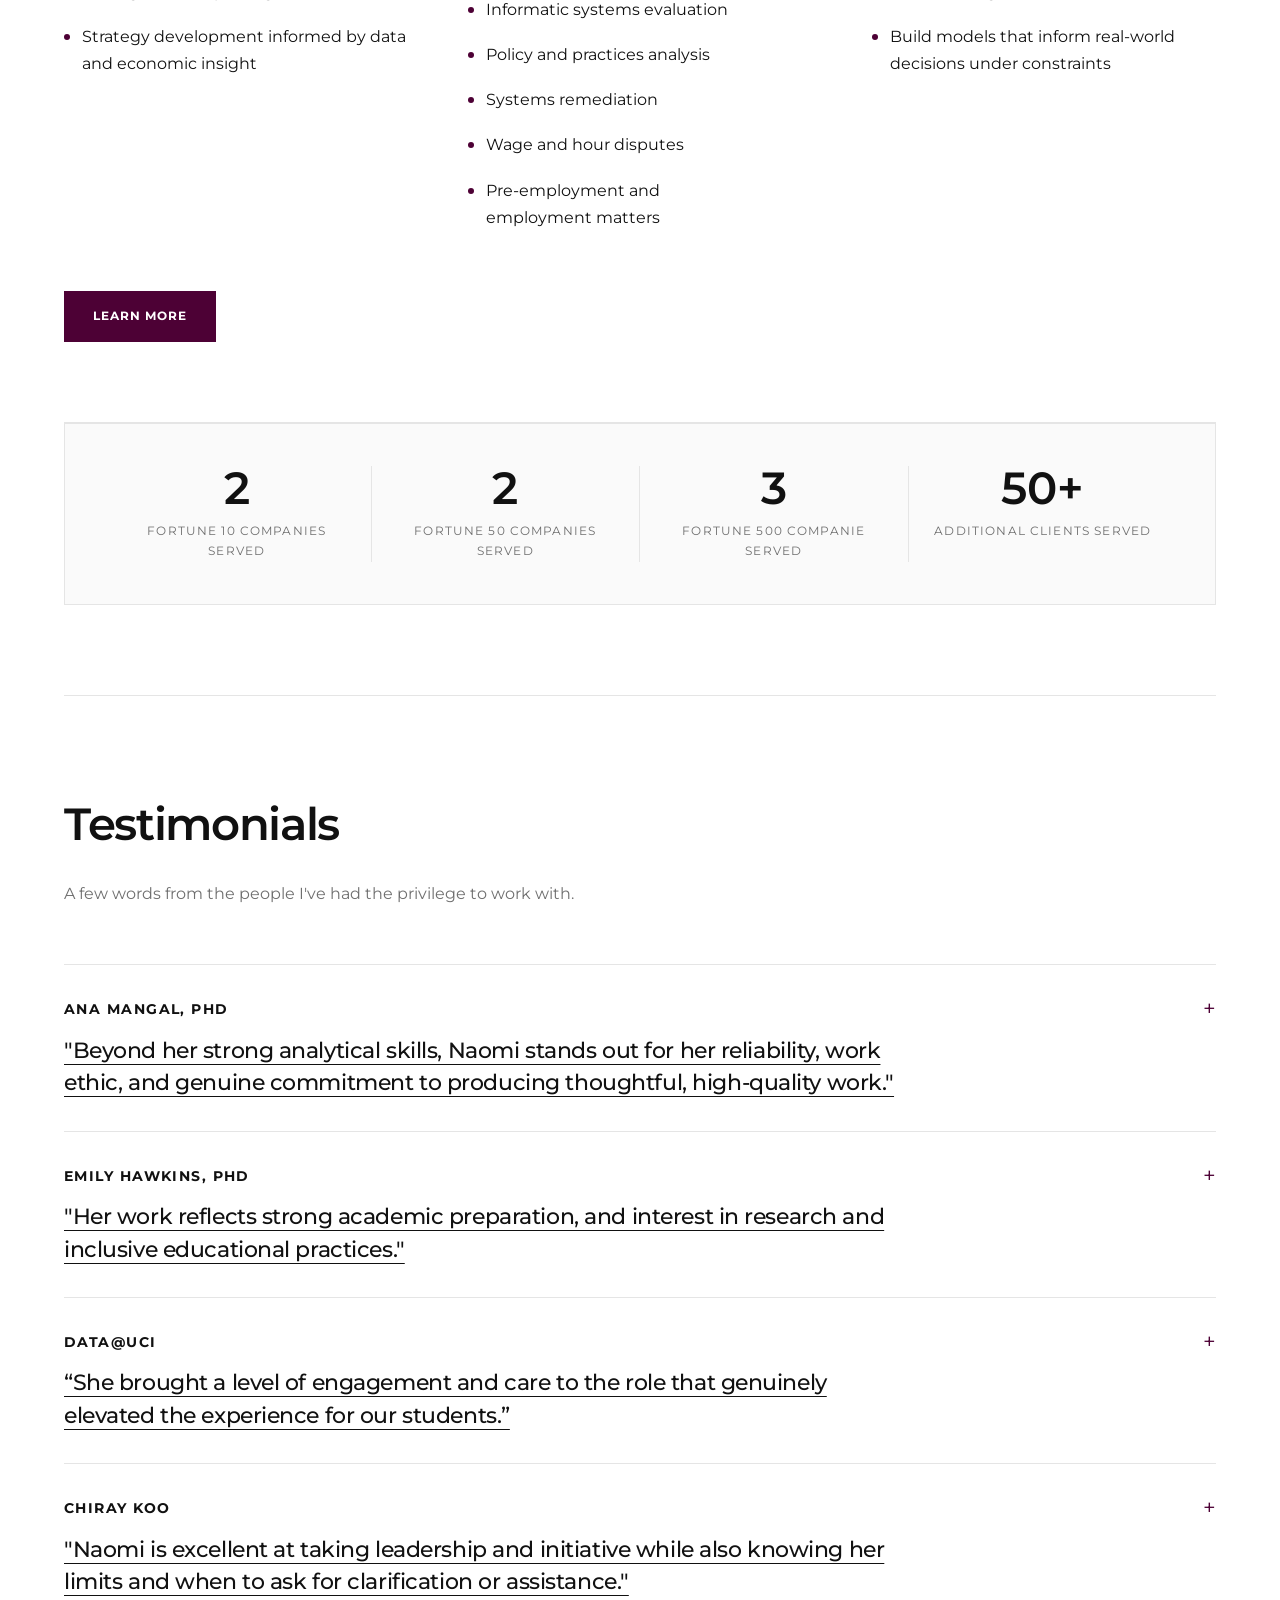
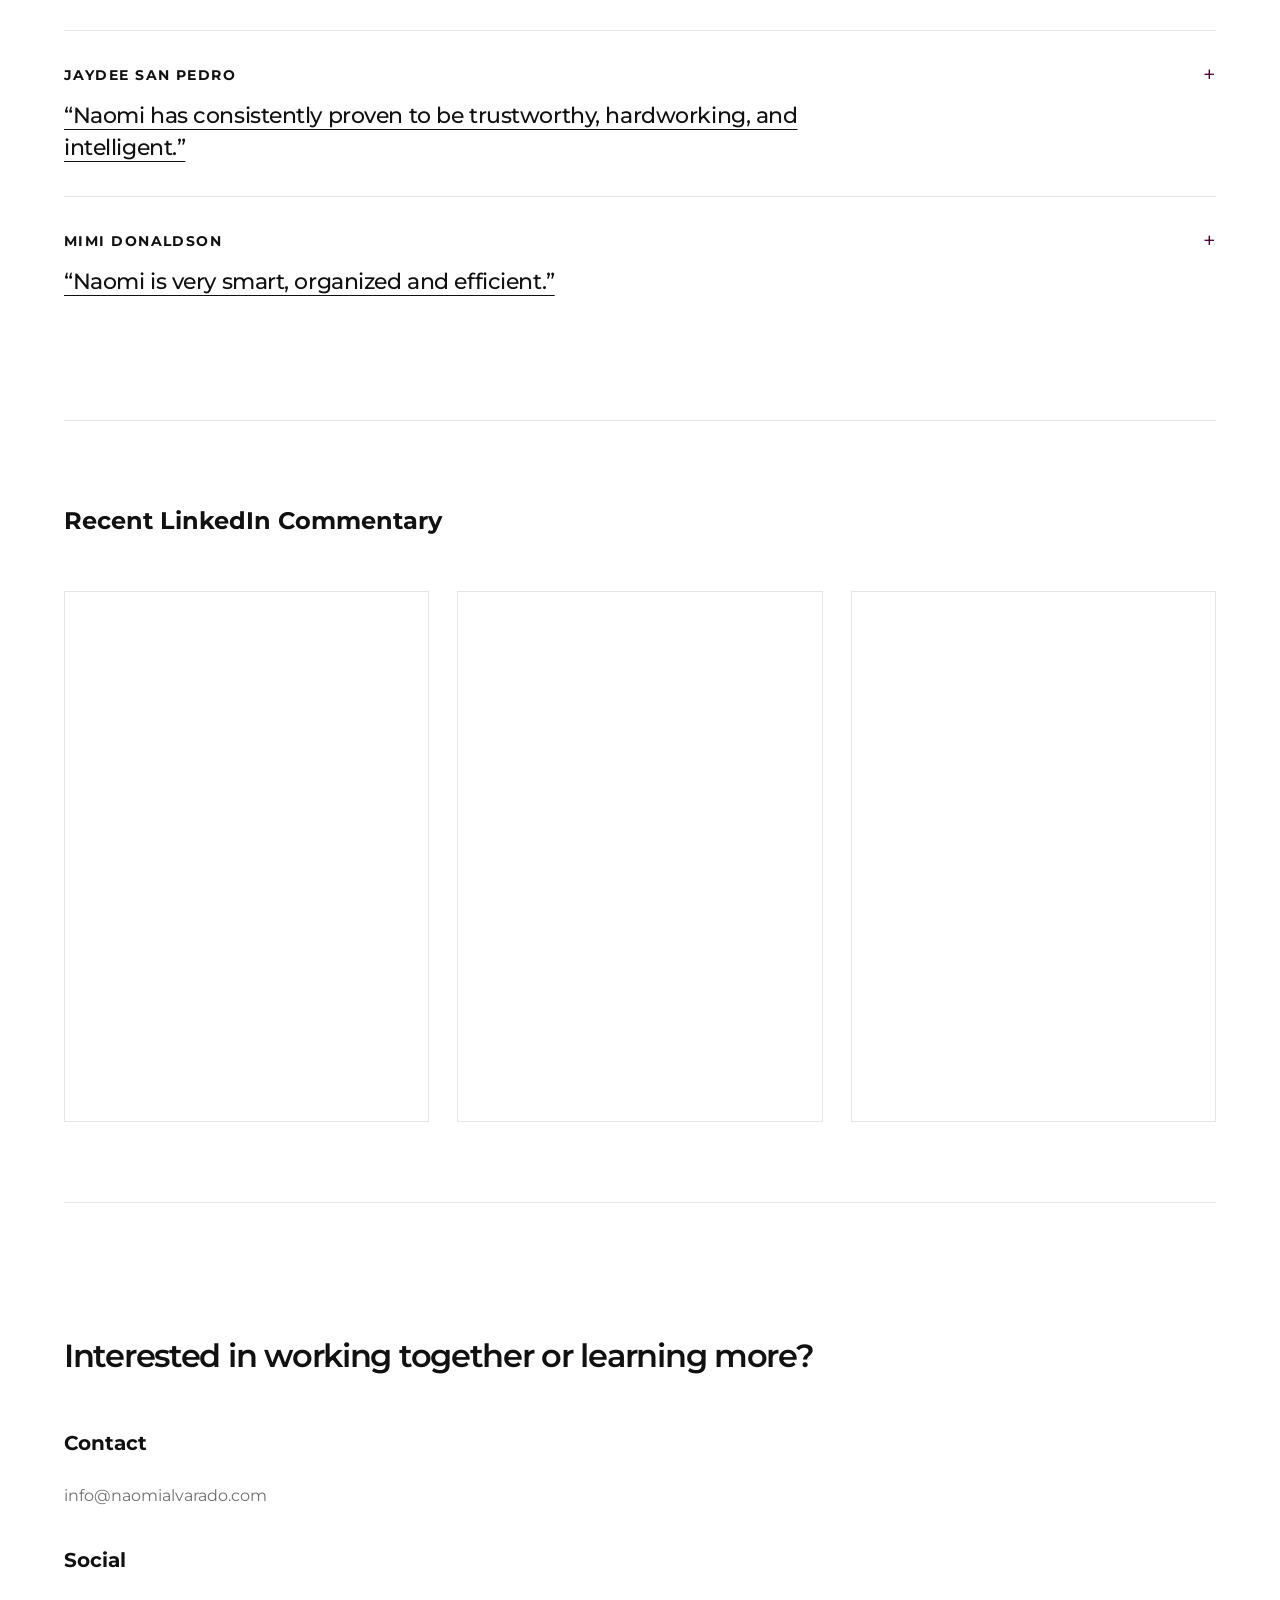
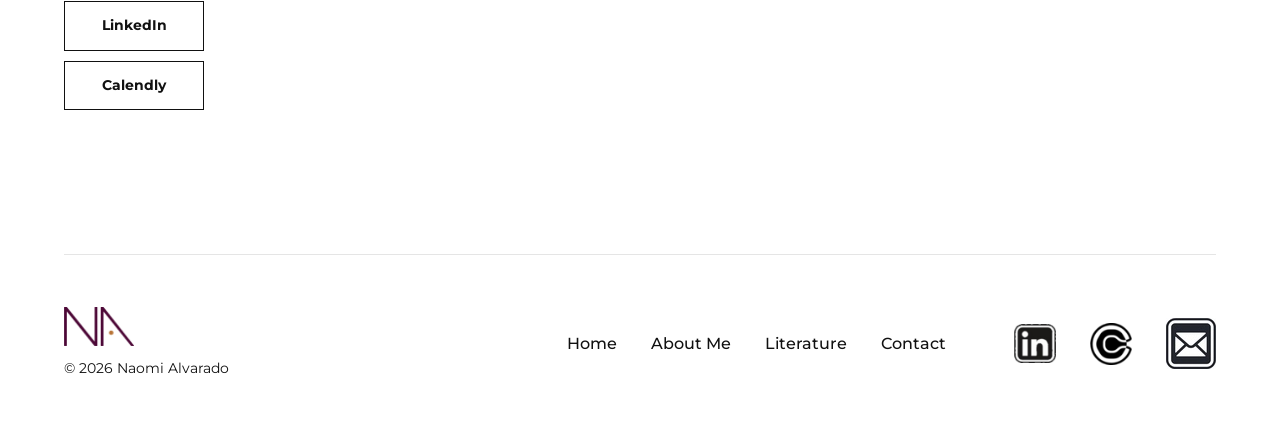
==== commit 087473ae: "updated mail icon at footer" ====
--- a/index.html
+++ b/index.html
@@ -273,7 +273,7 @@
 
         <a href="https://www.linkedin.com/in/alvaradonaomij" target="_blank" class="footer-social"><img src="images/linkedinlogo.png" alt="LinkedIn"></a>
         <a href="contact.html" class="footer-social"><img src="images/CALENDLY.png" alt="LinkedIn"></a>
-        <img src="images/mail.jpg" alt="email" width="50"> <!-- THIS WLL BE LINKED TO EMAIL ONCE SET UP-->
+        <a href="mailto:info@naomialvarado.com"><img src="images/mail.jpg" alt="email" width="50"></a>
       </div>
     </div>
   </footer>
--- a/style.css
+++ b/style.css
@@ -1195,6 +1195,17 @@
 .contact-detail {
   margin-bottom: 18px;
   font-size: 1.08rem;
+}
+
+.contact-detail a {
+  border: 1px solid var(--gray);
+  padding: 15px;
+}
+
+.contact-detail a:hover {
+  background-color: var(--gray);
+  color: white;
+  transition: 0.3s ease
 }
 
 .contact-detail strong {
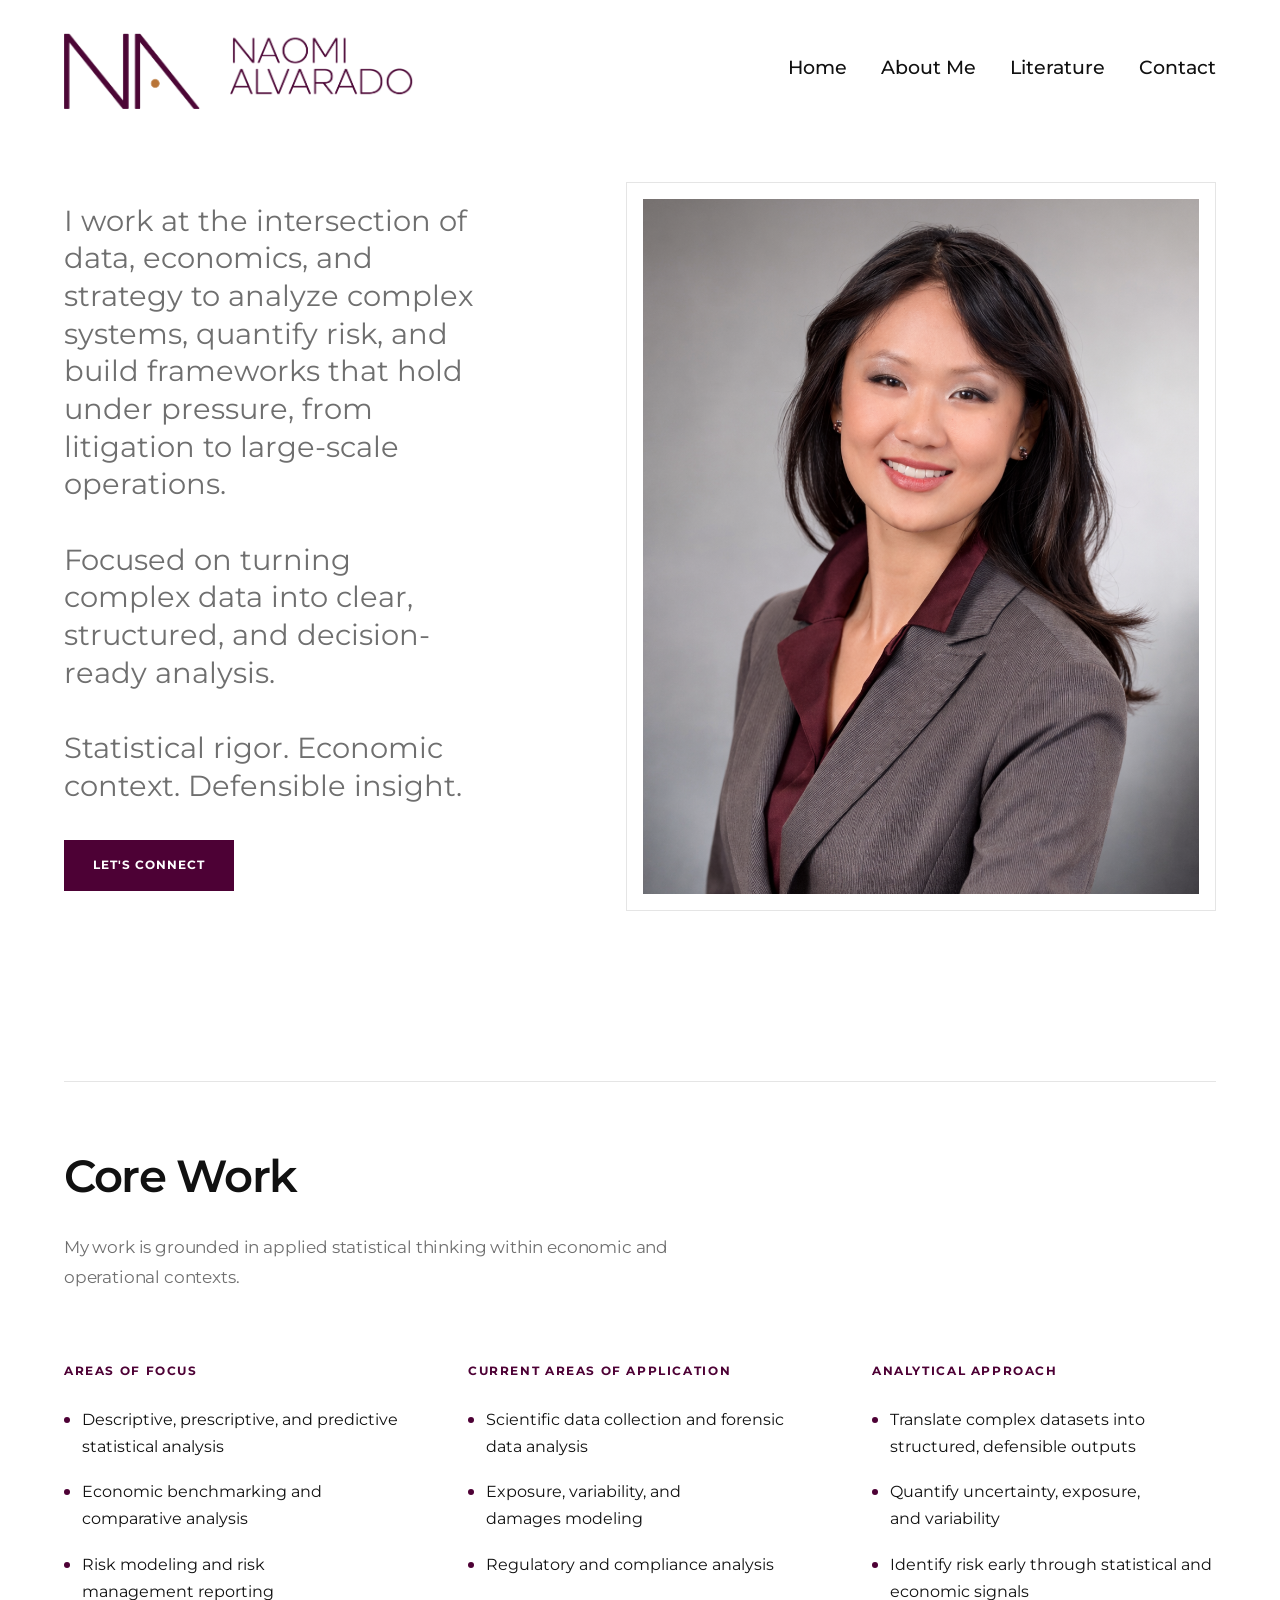
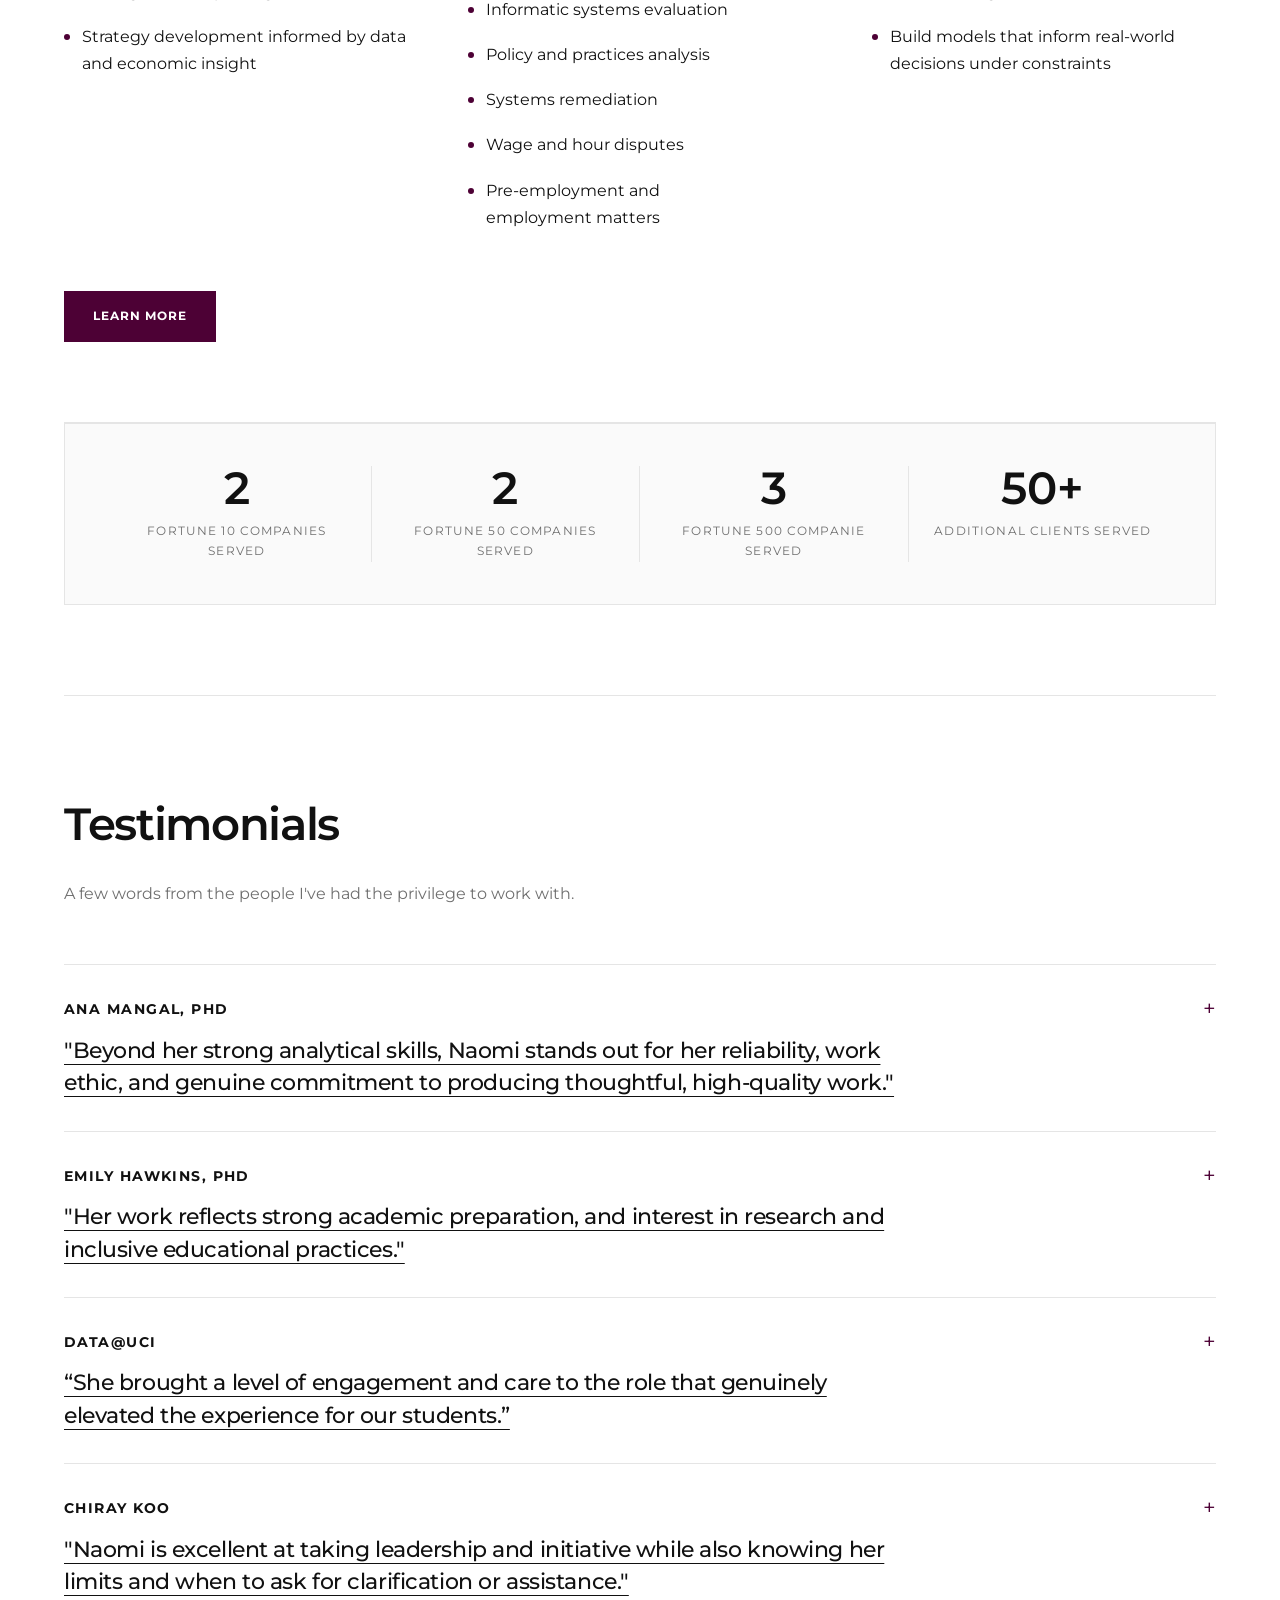
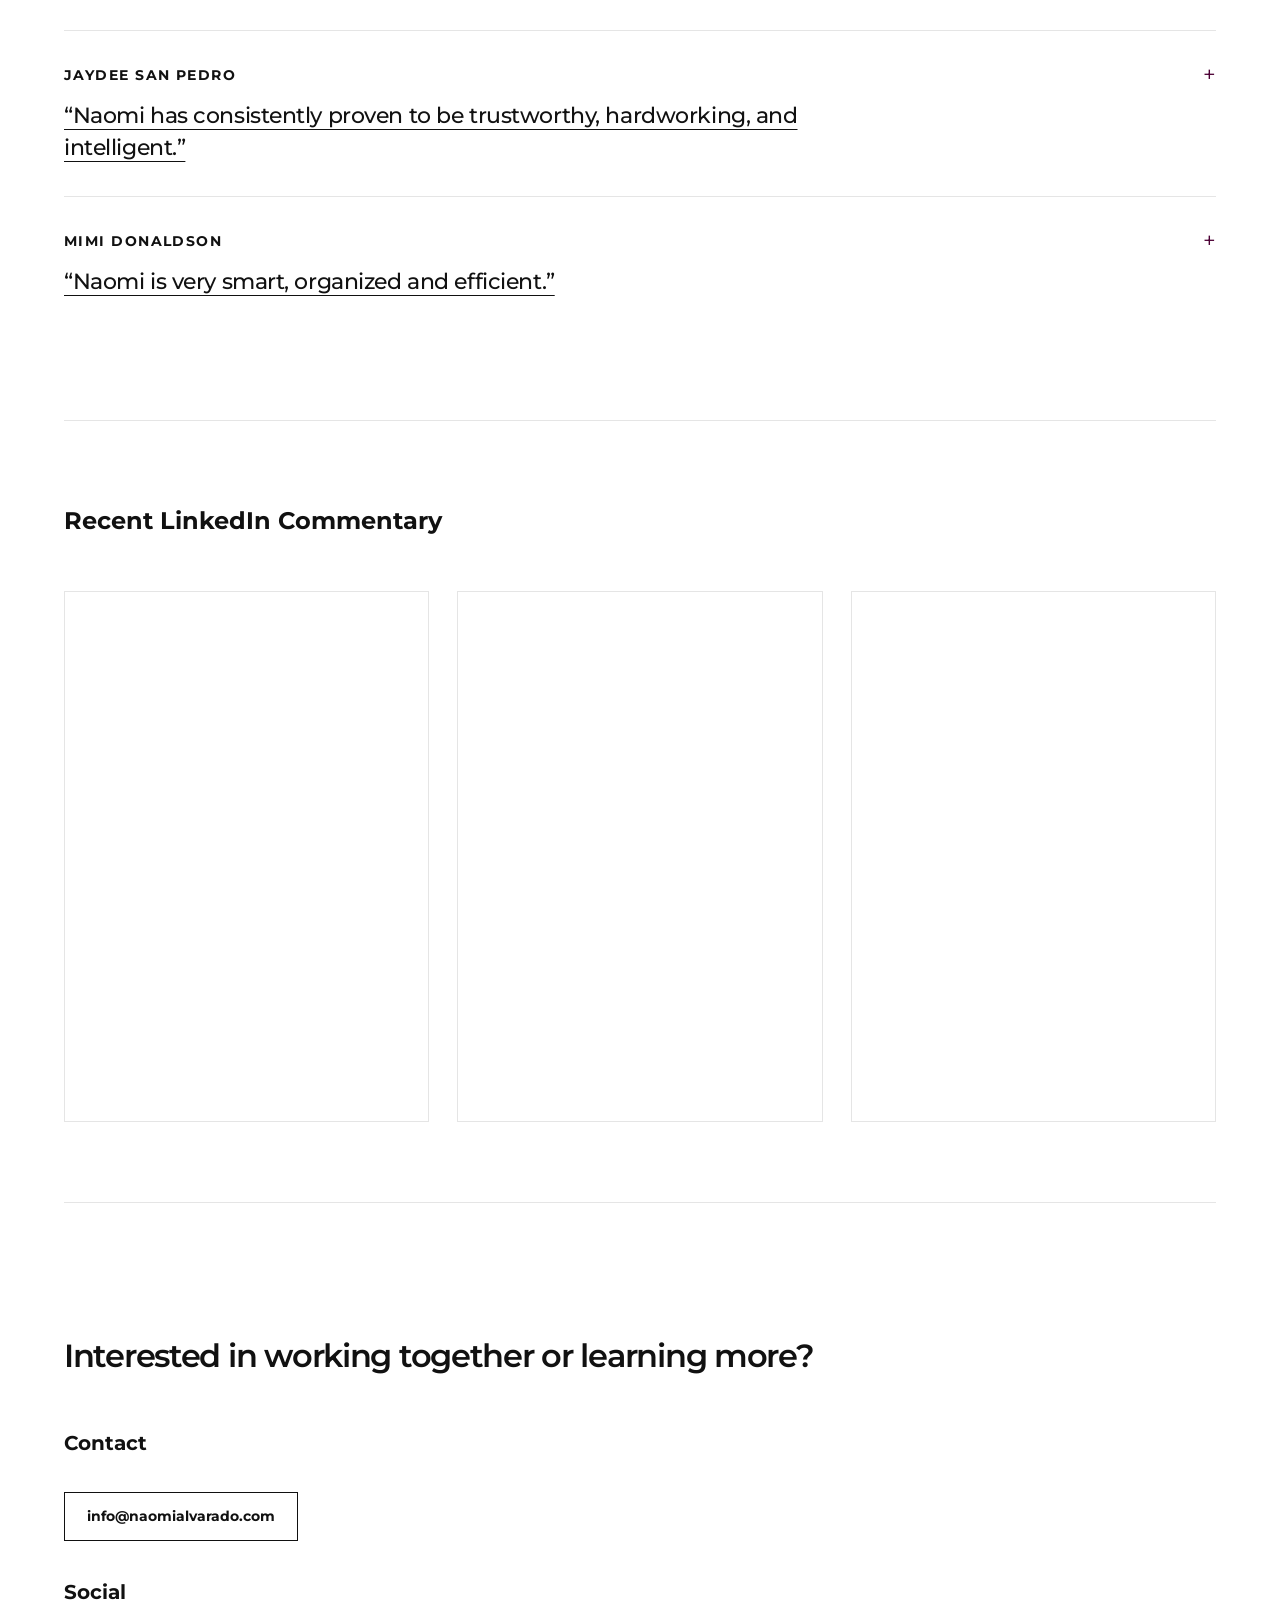
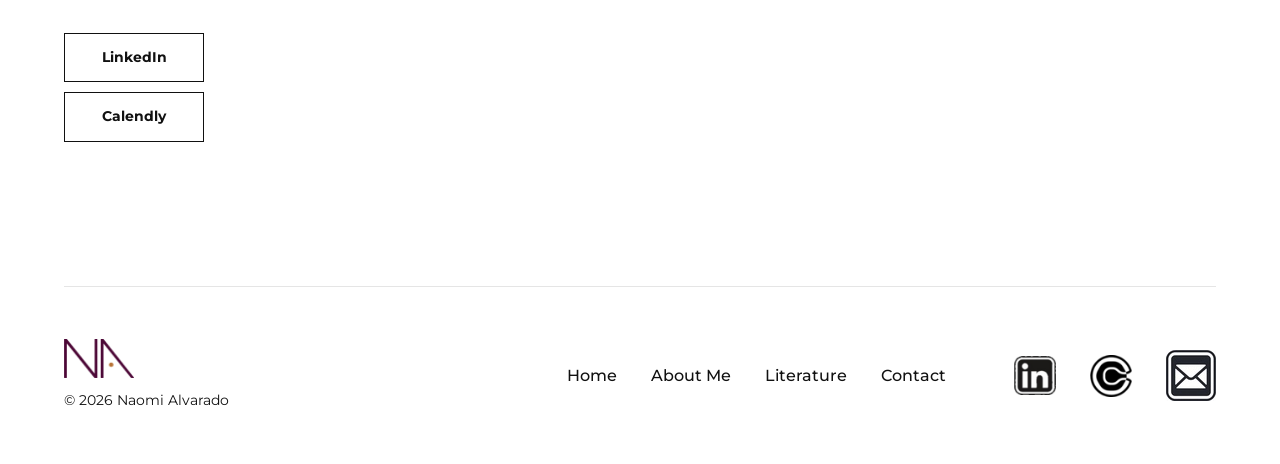
==== commit ba2e5749: "updated email" ====
--- a/index.html
+++ b/index.html
@@ -243,7 +243,7 @@
       <div class="contact-info">
         <div>
           <p class="label">Contact</p>
-          <p>info@naomialvarado.com</p>
+          <p><a href="mailto:info@naomialvarado.com">info@naomialvarado.com</a></p>
         </div>
     
         <div>
